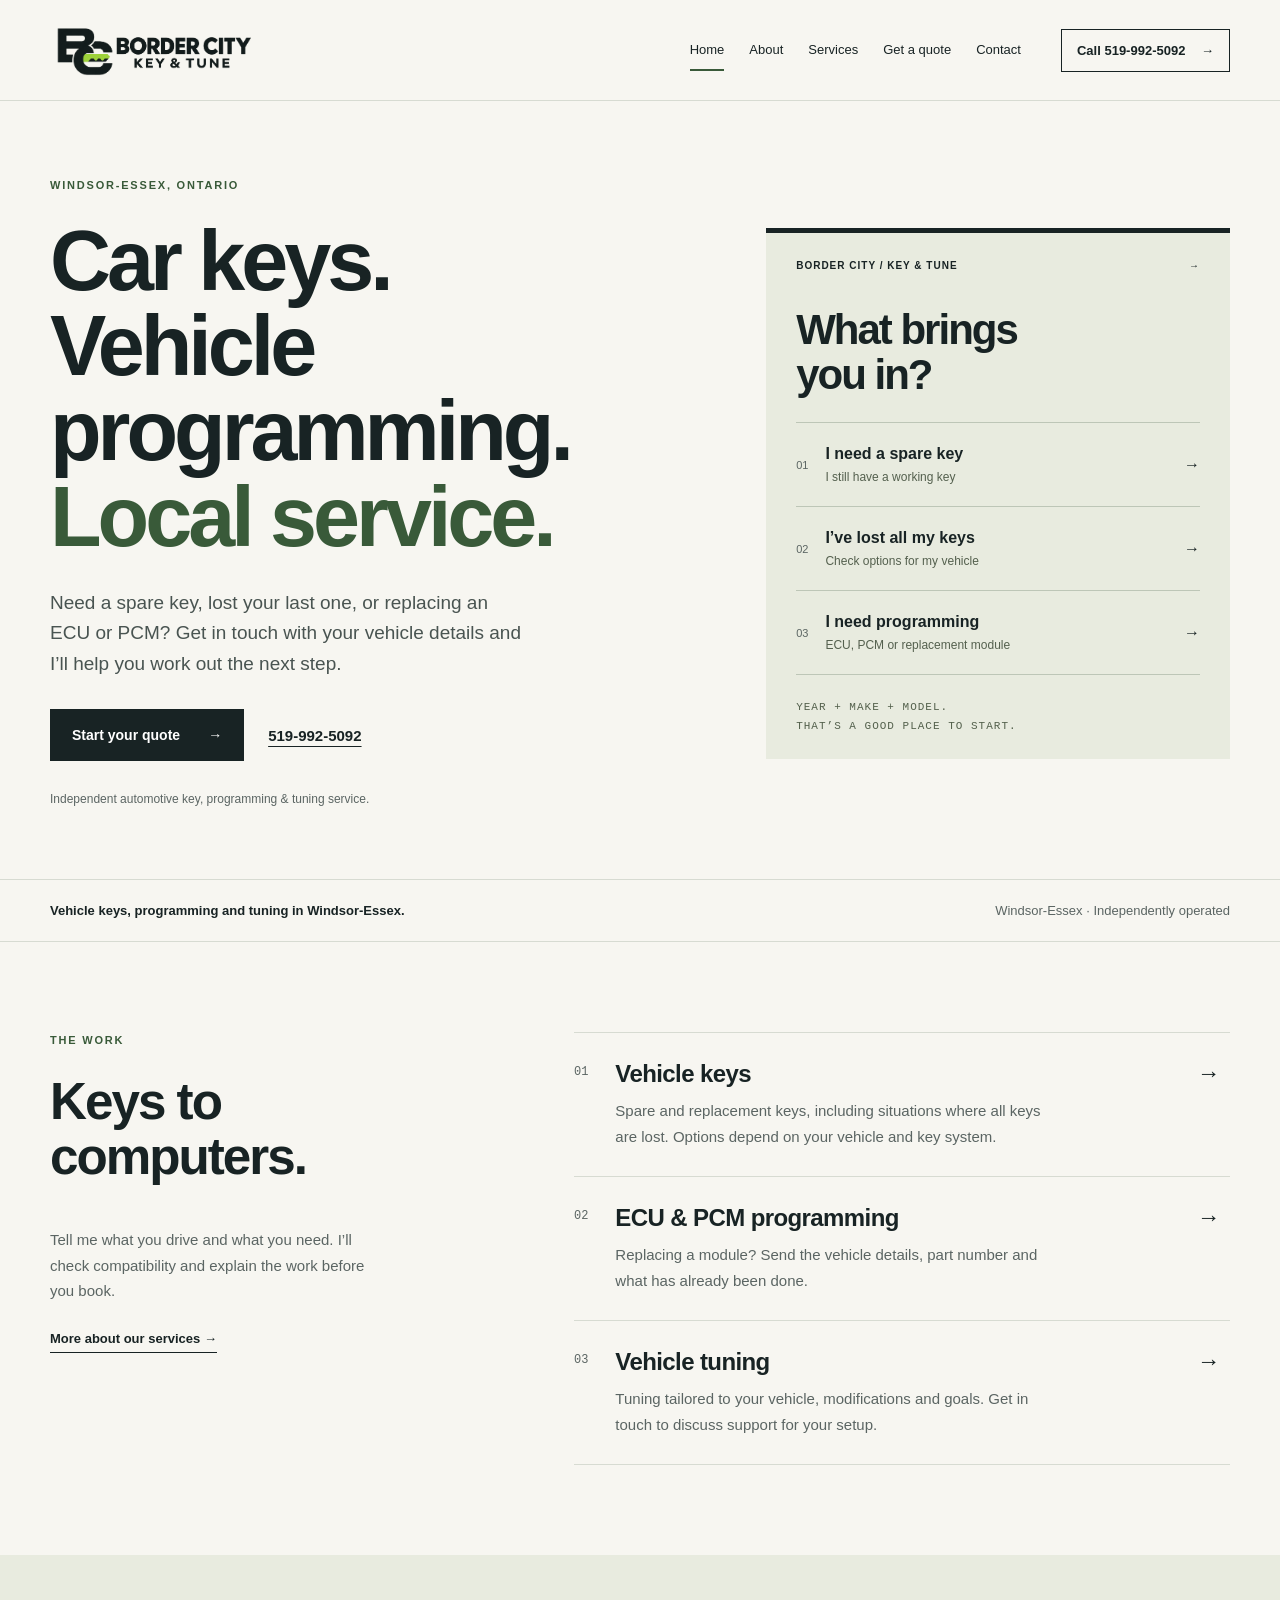
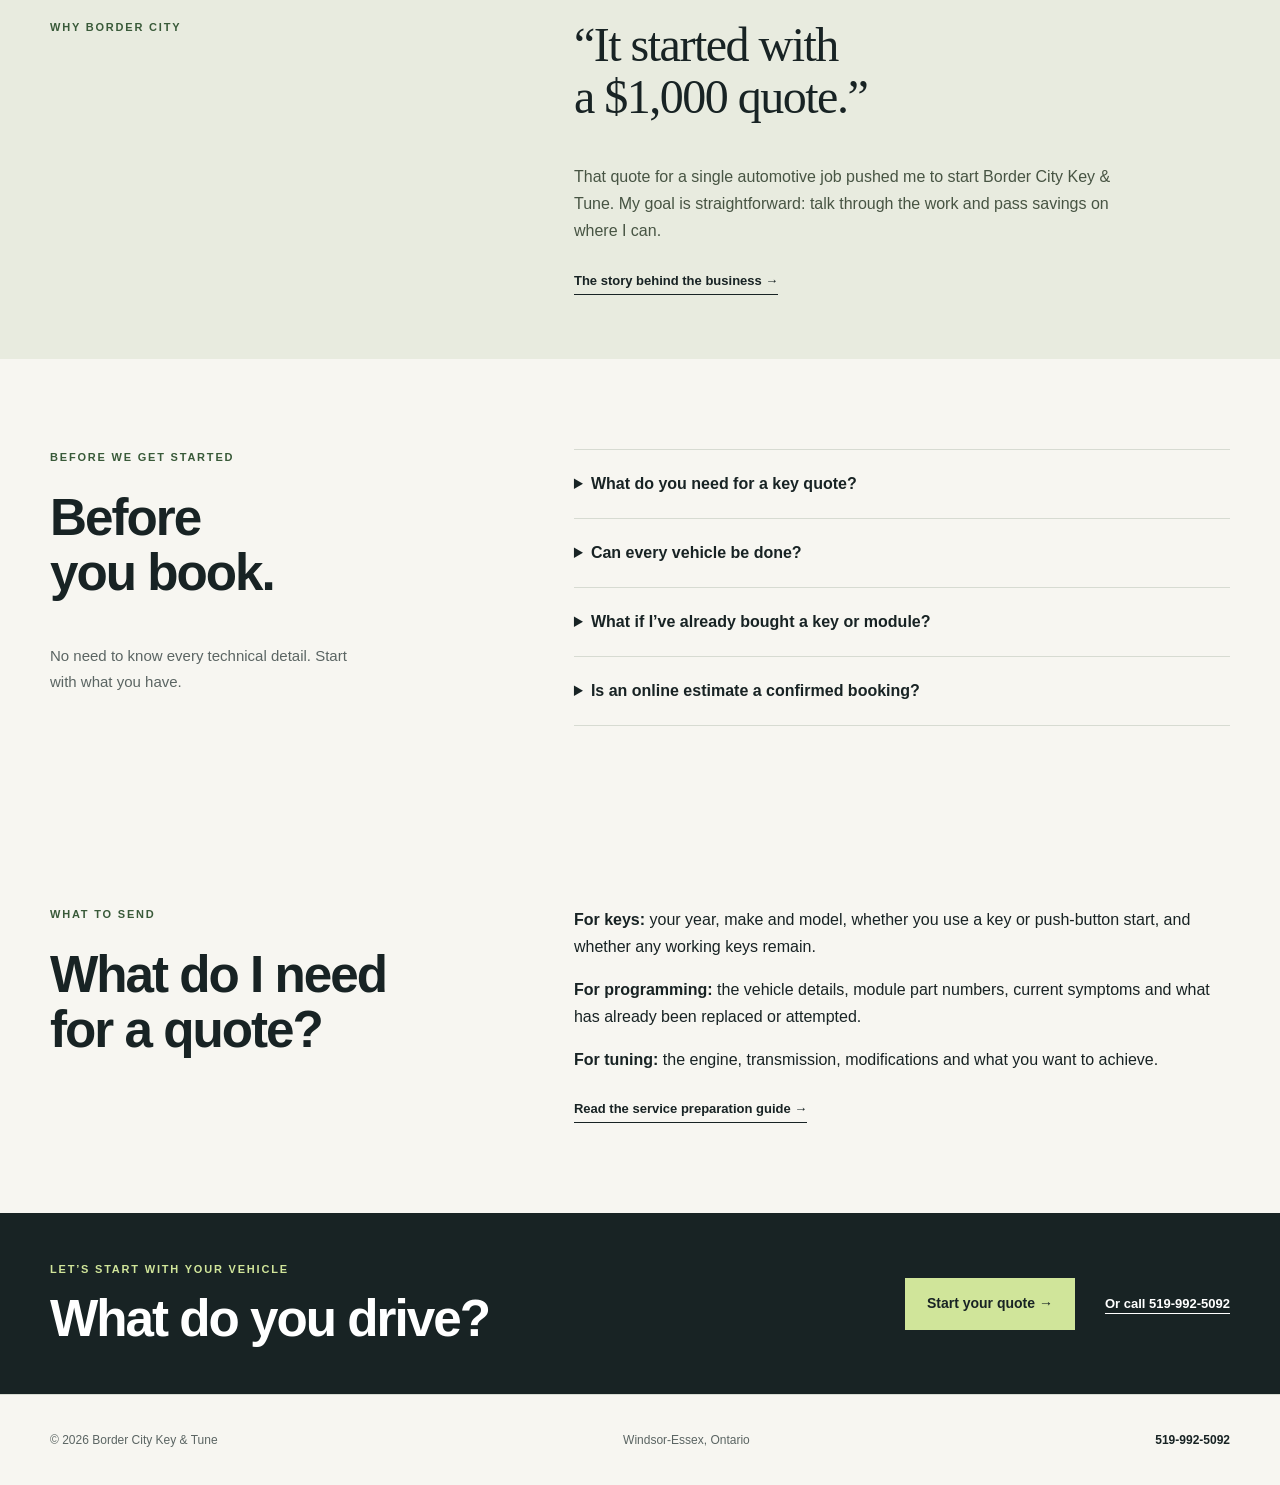
==== index.html @ 924032f5 "Polish service copy with clearer personal language" ====
<!doctype html>
<html lang="en"><head><meta charset="utf-8"><meta name="viewport" content="width=device-width, initial-scale=1"><meta name="theme-color" content="#182324"><title>Car keys & vehicle programming in Windsor-Essex | Border City Key &amp; Tune</title><meta name="description" content="Independent car key, ECU and PCM programming, and tuning services in Windsor-Essex. Start a vehicle quote or call 519-992-5092."><link rel="icon" href="favicon.png" type="image/png"><link rel="stylesheet" href="styles.css?v=brand-20261115"></head><body><a class="skip-link" href="#top">Skip to content</a><header class="site-header"><div class="container header-inner"><a class="brand" href="index.html" aria-label="Border City Key &amp; Tune home"><img class="brand-logo" src="assets/brand/logo-clean-v2.png" width="207" height="69" style="width:207px;max-width:100%;height:auto" alt=""></a><nav class="site-nav" aria-label="Main navigation"><a href="index.html" aria-current="page">Home</a><a href="about.html">About</a><a href="services.html">Services</a><a href="quote.html">Get a quote</a><a href="contact.html">Contact</a></nav><a class="header-call" href="tel:+15199925092">Call 519-992-5092 <span aria-hidden="true">→</span></a></div></header><main id="top">
<section class="home-intro"><div class="container intro-grid"><div class="intro-copy"><p class="eyebrow">WINDSOR-ESSEX, ONTARIO</p><h1>Car keys.<br>Vehicle programming.<br><span>Local service.</span></h1><p class="intro-lede">Need a spare key, lost your last one, or replacing an ECU or PCM? Get in touch with your vehicle details and I’ll help you work out the next step.</p><div class="hero-actions"><a class="button button-primary" href="quote.html">Start your quote <span aria-hidden="true">→</span></a><a class="plain-link" href="tel:+15199925092">519-992-5092</a></div><p class="intro-note">Independent automotive key, programming &amp; tuning service.</p></div>
<aside class="job-board"><div class="board-top"><span>BORDER CITY / KEY &amp; TUNE</span><span aria-hidden="true">→</span></div><h2>What brings<br>you in?</h2><a href="quote.html?service=spare"><span>01</span><div><strong>I need a spare key</strong><small>I still have a working key</small></div><b aria-hidden="true">→</b></a><a href="quote.html?service=lost"><span>02</span><div><strong>I’ve lost all my keys</strong><small>Check options for my vehicle</small></div><b aria-hidden="true">→</b></a><a href="quote.html?service=module"><span>03</span><div><strong>I need programming</strong><small>ECU, PCM or replacement module</small></div><b aria-hidden="true">→</b></a><div class="board-bottom">YEAR + MAKE + MODEL.<br>THAT’S A GOOD PLACE TO START.</div></aside></div></section>
<section class="local-line"><div class="container"><strong>Vehicle keys, programming and tuning in Windsor-Essex.</strong><span>Windsor-Essex · Independently operated</span></div></section>
<section class="section"><div class="container service-layout"><div><p class="eyebrow dark">THE WORK</p><h2>Keys to<br>computers.</h2><p class="section-note">Tell me what you drive and what you need. I’ll check compatibility and explain the work before you book.</p><a class="text-cta" href="services.html">More about our services →</a></div><div class="service-rows"><article><span>01</span><div><h3>Vehicle keys</h3><p>Spare and replacement keys, including situations where all keys are lost. Options depend on your vehicle and key system.</p></div><a href="quote.html?service=spare" aria-label="Get a vehicle key quote">→</a></article><article><span>02</span><div><h3>ECU &amp; PCM programming</h3><p>Replacing a module? Send the vehicle details, part number and what has already been done.</p></div><a href="quote.html?service=module" aria-label="Request a programming quote">→</a></article><article><span>03</span><div><h3>Vehicle tuning</h3><p>Tuning tailored to your vehicle, modifications and goals. Get in touch to discuss support for your setup.</p></div><a href="quote.html?service=tuning" aria-label="Request a tuning quote">→</a></article></div></div></section>
<section class="owner-note"><div class="container owner-grid"><p class="eyebrow dark">WHY BORDER CITY</p><div><h2>“It started with<br>a $1,000 quote.”</h2><p>That quote for a single automotive job pushed me to start Border City Key &amp; Tune. My goal is straightforward: talk through the work and pass savings on where I can.</p><a class="text-cta" href="about.html">The story behind the business →</a></div></div></section>
<section class="section"><div class="container practical-grid"><div><p class="eyebrow dark">BEFORE WE GET STARTED</p><h2>Before<br>you book.</h2><p class="section-note">No need to know every technical detail. Start with what you have.</p></div><div class="faq"><details><summary>What do you need for a key quote?</summary><p>Your year, make and model, whether a working key remains, and whether it’s a regular ignition key or push-button start. If you’re unsure, choose “not sure” in the quote tool.</p></details><details><summary>Can every vehicle be done?</summary><p>Compatibility varies by vehicle, key system and equipment required. We’ll confirm support before arranging the work.</p></details><details><summary>What if I’ve already bought a key or module?</summary><p>Include that in your enquiry. A supplied part may need its part number, condition and compatibility checked before it can be programmed.</p></details><details><summary>Is an online estimate a confirmed booking?</summary><p>No. Estimates depend on the details provided. The final scope, price and appointment are confirmed directly before work begins.</p></details></div></div></section>
<section class="section"><div class="container practical-grid"><div><p class="eyebrow dark">WHAT TO SEND</p><h2>What do I need<br>for a quote?</h2></div><div><p><strong>For keys:</strong> your year, make and model, whether you use a key or push-button start, and whether any working keys remain.</p><p><strong>For programming:</strong> the vehicle details, module part numbers, current symptoms and what has already been replaced or attempted.</p><p><strong>For tuning:</strong> the engine, transmission, modifications and what you want to achieve.</p><a class="text-cta" href="services.html">Read the service preparation guide →</a></div></div></section><section class="closing"><div class="container"><div><p class="eyebrow">LET’S START WITH YOUR VEHICLE</p><h2>What do you drive?</h2></div><a class="button button-primary" href="quote.html">Start your quote →</a><a class="plain-link" href="tel:+15199925092">Or call 519-992-5092</a></div></section></main><footer class="site-footer"><div class="container footer-inner"><span>© <span id="year">2026</span> Border City Key &amp; Tune</span><span>Windsor-Essex, Ontario</span><a href="tel:+15199925092">519-992-5092</a></div></footer><script src="script.js" defer></script></body></html>
---- styles.css ----
:root{--ink:#182324;--paper:#f7f6f1;--white:#fff;--muted:#5b6563;--line:#d7dbd2;--lime:#d0e59a;--green:#395a39;font-family:Arial,Helvetica,sans-serif;color:var(--ink);background:var(--paper);scroll-behavior:smooth}*{box-sizing:border-box}body{margin:0}a{color:inherit;text-decoration:none}button,input,select,textarea{font:inherit}button,a,input,select,textarea{touch-action:manipulation}a:focus-visible,button:focus-visible,input:focus-visible,select:focus-visible,textarea:focus-visible,summary:focus-visible{outline:3px solid #799453;outline-offset:4px}[hidden]{display:none!important}.container{width:min(1180px,calc(100% - 64px));margin-inline:auto}.skip-link{position:fixed;top:-80px;left:20px;z-index:100;background:var(--lime);padding:14px}.skip-link:focus{top:10px}.site-header{background:var(--paper);border-bottom:1px solid var(--line)}.header-inner{min-height:100px;display:flex;align-items:center;gap:40px}.brand{display:flex;align-items:center;flex:0 0 auto}.brand-logo{display:block;width:207px;height:auto}.site-nav{display:flex;gap:25px;margin-left:auto}.site-nav a{font-size:13px;padding:12px 0;border-bottom:2px solid transparent}.site-nav a:hover,.site-nav a[aria-current]{border-color:var(--green)}.header-call{font-size:13px;font-weight:bold;border:1px solid var(--ink);padding:13px 15px;white-space:nowrap}.header-call span{margin-left:12px}.header-call:hover{background:var(--lime)}.eyebrow{font-size:11px;font-weight:700;letter-spacing:1.8px;line-height:1.6;margin:0 0 24px;color:var(--green)}.eyebrow-line{display:none}h1,h2,h3,p{margin-top:0}h1,h2,h3{font-weight:600}h1{font-size:clamp(48px,6.6vw,88px);letter-spacing:-4px;line-height:1.01;margin-bottom:28px}h2{font-size:clamp(34px,4vw,52px);letter-spacing:-2px;line-height:1.08}h3{font-size:24px;letter-spacing:-.6px}p{line-height:1.7}em{font-style:normal;color:var(--green)}.home-intro{padding:76px 0 70px}.intro-grid{display:grid;grid-template-columns:1.35fr 1fr;gap:90px;align-items:center}.intro-copy h1 span{color:var(--green)}.intro-lede{font-size:19px;max-width:480px;color:#495451;line-height:1.6;margin-bottom:30px}.hero-actions{display:flex;align-items:center;gap:24px;flex-wrap:wrap}.button{min-height:52px;padding:16px 22px;display:inline-flex;align-items:center;justify-content:space-between;gap:28px;font-weight:700;font-size:14px;border:0;cursor:pointer;line-height:1.35}.button-primary{background:var(--ink);color:white}.button-primary:hover{background:#395a39}.button-outline{border:1px solid var(--ink)}.plain-link{font-weight:bold;font-size:15px;text-decoration:underline;text-underline-offset:5px}.intro-note{font-size:12px;color:var(--muted);margin:28px 0 0}.job-board{background:#e8ebdf;padding:27px 30px 24px;border-top:5px solid var(--ink)}.board-top{display:flex;justify-content:space-between;font-size:10px;font-weight:bold;letter-spacing:1px}.job-board h2{font-size:42px;margin:36px 0 25px}.job-board>a{display:flex;align-items:center;gap:17px;border-top:1px solid #bdc6b7;padding:22px 0}.job-board>a:hover strong{text-decoration:underline;text-underline-offset:4px}.job-board>a>span{font-size:11px;color:var(--muted)}.job-board strong{font-size:16px}.job-board small{display:block;color:#54604e;font-size:12px;margin-top:7px}.job-board b{margin-left:auto;font-weight:400}.board-bottom{border-top:1px solid #bdc6b7;padding-top:23px;font:11px/1.65 monospace;letter-spacing:1px;color:#53604c}.local-line{border-block:1px solid var(--line)}.local-line>.container{padding-block:23px;display:flex;justify-content:space-between;gap:20px;font-size:13px}.local-line span{color:var(--muted)}.section{padding:90px 0}.service-layout,.practical-grid{display:grid;grid-template-columns:.85fr 1.3fr;gap:95px}.section-note{color:var(--muted);max-width:320px;font-size:15px}.text-cta{display:inline-block;font-size:13px;font-weight:bold;border-bottom:1px solid currentColor;padding-bottom:6px;margin-top:12px}.service-rows article{display:flex;gap:27px;padding:27px 0;border-top:1px solid var(--line)}.service-rows article:last-child{border-bottom:1px solid var(--line)}.service-rows article>span{font:12px monospace;padding-top:5px;color:var(--muted)}.service-rows h3{margin-bottom:10px}.service-rows p{font-size:15px;color:var(--muted);margin:0;max-width:430px}.service-rows article>a{margin-left:auto;padding:0 10px;font-size:23px}.owner-note{background:#e8ebdf;padding:64px 0}.owner-grid{display:grid;grid-template-columns:.85fr 1.3fr;gap:95px}.owner-grid h2{font-family:Georgia,serif;font-weight:400;font-size:48px;letter-spacing:-1.5px}.owner-grid p:not(.eyebrow){max-width:550px;color:#475443}.faq details{border-top:1px solid var(--line);padding:22px 0}.faq details:last-child{border-bottom:1px solid var(--line)}.faq summary{cursor:pointer;font-size:16px;font-weight:600;line-height:1.5}.faq p{font-size:14px;color:var(--muted);margin:15px 0 0}.closing{background:var(--ink);color:white;padding:48px 0}.closing>.container{display:flex;gap:30px;align-items:center}.closing h2{margin-bottom:0}.closing .eyebrow{color:var(--lime);margin-bottom:12px}.closing .button{margin-left:auto;background:var(--lime);color:var(--ink)}.closing .plain-link{font-size:13px}.site-footer{border-top:1px solid var(--line)}.footer-inner{min-height:90px;display:flex;justify-content:space-between;align-items:center;gap:20px;color:var(--muted);font-size:12px}.footer-inner a{color:var(--ink);font-weight:600}
/* Interior pages share a quieter, single-column rhythm. */
.inner-hero{padding:70px 0;background:#e8ebdf;border-bottom:1px solid var(--line)}.inner-hero h1{font-size:clamp(44px,6vw,70px);letter-spacing:-3px}.inner-hero p:not(.eyebrow){max-width:650px;color:#475443;font-size:17px;margin-bottom:0}.section-heading{display:flex;justify-content:space-between;gap:60px;margin-bottom:35px;align-items:end}.section-heading p{max-width:430px;color:var(--muted)}.detail-list{border-top:1px solid var(--line)}.detail-list article{display:grid;grid-template-columns:1fr 1fr 1.6fr;gap:30px;border-bottom:1px solid var(--line);padding:35px 0}.detail-num{font:11px/1.6 monospace;color:var(--green)}.detail-list h3{margin:0}.detail-list p{color:var(--muted);font-size:15px;margin:0}.process{background:#e8ebdf}.process-inner,.contact-inner,.about-grid,.next-step-inner,.contact-page-grid{display:grid;grid-template-columns:1fr 1fr;gap:90px}.process-lede{max-width:360px;color:var(--muted)}.steps{list-style:none;padding:0;margin:0}.steps li{display:flex;gap:25px;padding:20px 0;border-bottom:1px solid #c6cfbe}.steps li:first-child{padding-top:0}.steps li>span{font:12px monospace;padding-top:5px}.steps h3{font-size:20px;margin-bottom:10px}.steps p,.about-copy p,.next-step p,.contact-page-grid p:not(.eyebrow){color:var(--muted);font-size:15px}.steps p{margin:0}.contact-card{border-top:4px solid var(--ink);padding:25px;background:white}.contact-card-label{display:block;font-size:10px;letter-spacing:1.5px;margin-bottom:20px}.contact-link{display:grid;grid-template-columns:1fr auto;gap:8px;padding:22px 0;border-top:1px solid var(--line);overflow-wrap:anywhere}.contact-link span{font-size:12px;color:var(--muted)}.contact-link strong{grid-row:2;font-size:clamp(17px,2.2vw,25px);font-weight:500}.contact-link b{grid-column:2;grid-row:1/3;align-self:center}.contact-location{padding:20px 0;border-top:1px solid var(--line)}.contact-location span,.contact-location strong{display:block;margin-bottom:8px}.contact-location span{font-size:12px;color:var(--muted)}.statement-section{padding:65px 0;background:#e8ebdf}.statement-mark{display:none}.statement-inner blockquote{font:36px/1.25 Georgia,serif;max-width:820px;margin:0 0 25px}.statement-credit{font-size:10px;letter-spacing:1.5px}
/* Quote workspace */
.quote-heading{padding:60px 0 42px}.quote-heading h1{font-size:64px;letter-spacing:-3px}.quote-heading p:not(.eyebrow){max-width:610px;color:var(--muted)}.quote-section{padding:0 0 90px}.quote-layout{display:grid;grid-template-columns:1.25fr 1fr;gap:85px;align-items:start}.form-kicker{display:block;font:700 11px/1.6 monospace;letter-spacing:1.3px;margin:28px 0 20px;color:var(--green)}form>.form-kicker:first-child{margin-top:0}label{display:block;font-size:13px;font-weight:600;margin-bottom:20px}.field-grid{display:grid;grid-template-columns:1fr 1fr;gap:0 18px}.wide{grid-column:1/-1}input,select,textarea{display:block;width:100%;margin-top:9px;padding:14px 12px;border:1px solid #aab4a6;border-radius:0;background:white;color:var(--ink);font-weight:400;font-size:16px;min-height:49px}textarea{resize:vertical}.optional{font-weight:400;color:var(--muted);margin-left:8px}.form-note,.small-note{font-size:12px;line-height:1.7;color:var(--muted)}.form-note{margin:0 0 23px}.quote-sidebar{position:sticky;top:30px}.quote-result{padding:30px;background:#e8ebdf;border-top:4px solid var(--ink)}.quote-result>.form-kicker{margin-top:0}.quote-result h2{font-size:35px;margin-bottom:20px;letter-spacing:-1px}.quote-result p,.quote-result li{font-size:14px;color:#475443;line-height:1.7}.quote-result ul{padding-left:20px;margin:22px 0}.quote-result .small-note{font-size:12px;border-top:1px solid #bdc6b7;padding-top:20px;margin-bottom:0}.quote-help{padding:25px 0}.quote-help strong,.quote-help a{display:block;font-size:14px;margin-bottom:12px}.quote-help a{text-decoration:underline;text-underline-offset:4px}.quote-help p{font-size:13px;color:var(--muted)}.quote-summary{margin:20px 0;font-size:13px}.quote-summary>div{display:grid;grid-template-columns:85px 1fr;border-top:1px solid #bdc6b7;gap:15px;padding:11px 0}.quote-summary dt{color:var(--muted)}.quote-summary dd{margin:0;overflow-wrap:anywhere;white-space:pre-wrap}.quote-result .button{width:100%;margin-top:12px}.secondary-action{display:inline-flex;border:1px solid #71816c;background:transparent;color:var(--ink)}.copy-status{font-size:12px;margin:14px 0 0}.estimate-amount{font-size:36px!important;color:var(--ink)!important;font-weight:bold;letter-spacing:-1px;margin-bottom:8px}.quote-result .stale-note{color:#704c18;background:#fff8df;padding:12px}.price-lines{font-size:13px}.price-lines p{display:flex;justify-content:space-between;gap:15px;margin-bottom:7px}.form-status{color:#704c18}
@media(min-width:1400px){.home-intro{padding-block:95px}.intro-grid{gap:130px}}@media(max-width:1000px){.header-inner{gap:20px}.site-nav{gap:15px}.header-call{font-size:12px}.intro-grid{gap:40px}.service-layout,.practical-grid,.owner-grid,.quote-layout{gap:45px}.closing>.container{flex-wrap:wrap}.closing .plain-link{display:none}}@media(max-width:760px){.container{width:calc(100% - 36px)}.header-inner{min-height:92px;flex-wrap:wrap;gap:10px;padding:17px 0 10px}.brand-logo{width:180px}.header-call{margin-left:auto;font-size:11px;padding:10px}.header-call span{display:none}.site-nav{width:100%;order:3;margin:4px 0 0;justify-content:space-between;gap:12px;overflow-x:auto}.site-nav a{font-size:12px;white-space:nowrap;padding:8px 0}.home-intro{padding:44px 0}.intro-grid{grid-template-columns:1fr;gap:38px}h1{font-size:58px;letter-spacing:-2.8px}.intro-lede{font-size:17px}.eyebrow{font-size:10px}.job-board{padding:23px}.job-board h2{font-size:32px;margin:25px 0 20px}.job-board h2 br{display:none}.job-board a{padding-block:19px}.board-bottom{font-size:10px}.local-line>.container{display:block}.local-line span{display:block;margin-top:8px;font-size:12px}.section{padding:58px 0}.service-layout,.practical-grid,.owner-grid,.quote-layout,.process-inner,.contact-inner,.about-grid,.next-step-inner,.contact-page-grid{grid-template-columns:1fr;gap:30px}h2{font-size:37px;letter-spacing:-1.7px}.section-note{max-width:100%}.service-rows article{gap:18px}.service-rows h3{font-size:23px}.service-rows p{font-size:14px}.owner-note{padding:45px 0}.owner-grid{gap:8px}.owner-grid h2{font-size:37px}.closing>.container{display:block}.closing .button{margin-top:25px}.footer-inner{min-height:120px;flex-wrap:wrap;justify-content:start;gap:15px;padding-block:25px}.footer-inner>span:first-child{width:100%}.inner-hero{padding:45px 0}.inner-hero h1{font-size:46px;letter-spacing:-2px}.section-heading{display:block}.detail-list article{grid-template-columns:1fr;gap:14px;padding:28px 0}.statement-inner blockquote{font-size:29px}.quote-heading{padding-top:40px}.quote-heading h1{font-size:49px;letter-spacing:-2px}.quote-sidebar{position:static}.quote-result{padding:24px}.quote-section{padding-bottom:50px}.hero-actions{gap:20px}.contact-link strong{font-size:20px}}@media(max-width:380px){.header-call{font-size:10px;padding:9px}.brand-logo{width:168px}h1{font-size:51px}.field-grid{grid-template-columns:1fr}.wide{grid-column:auto}}
@media(prefers-reduced-motion:reduce){:root{scroll-behavior:auto}}
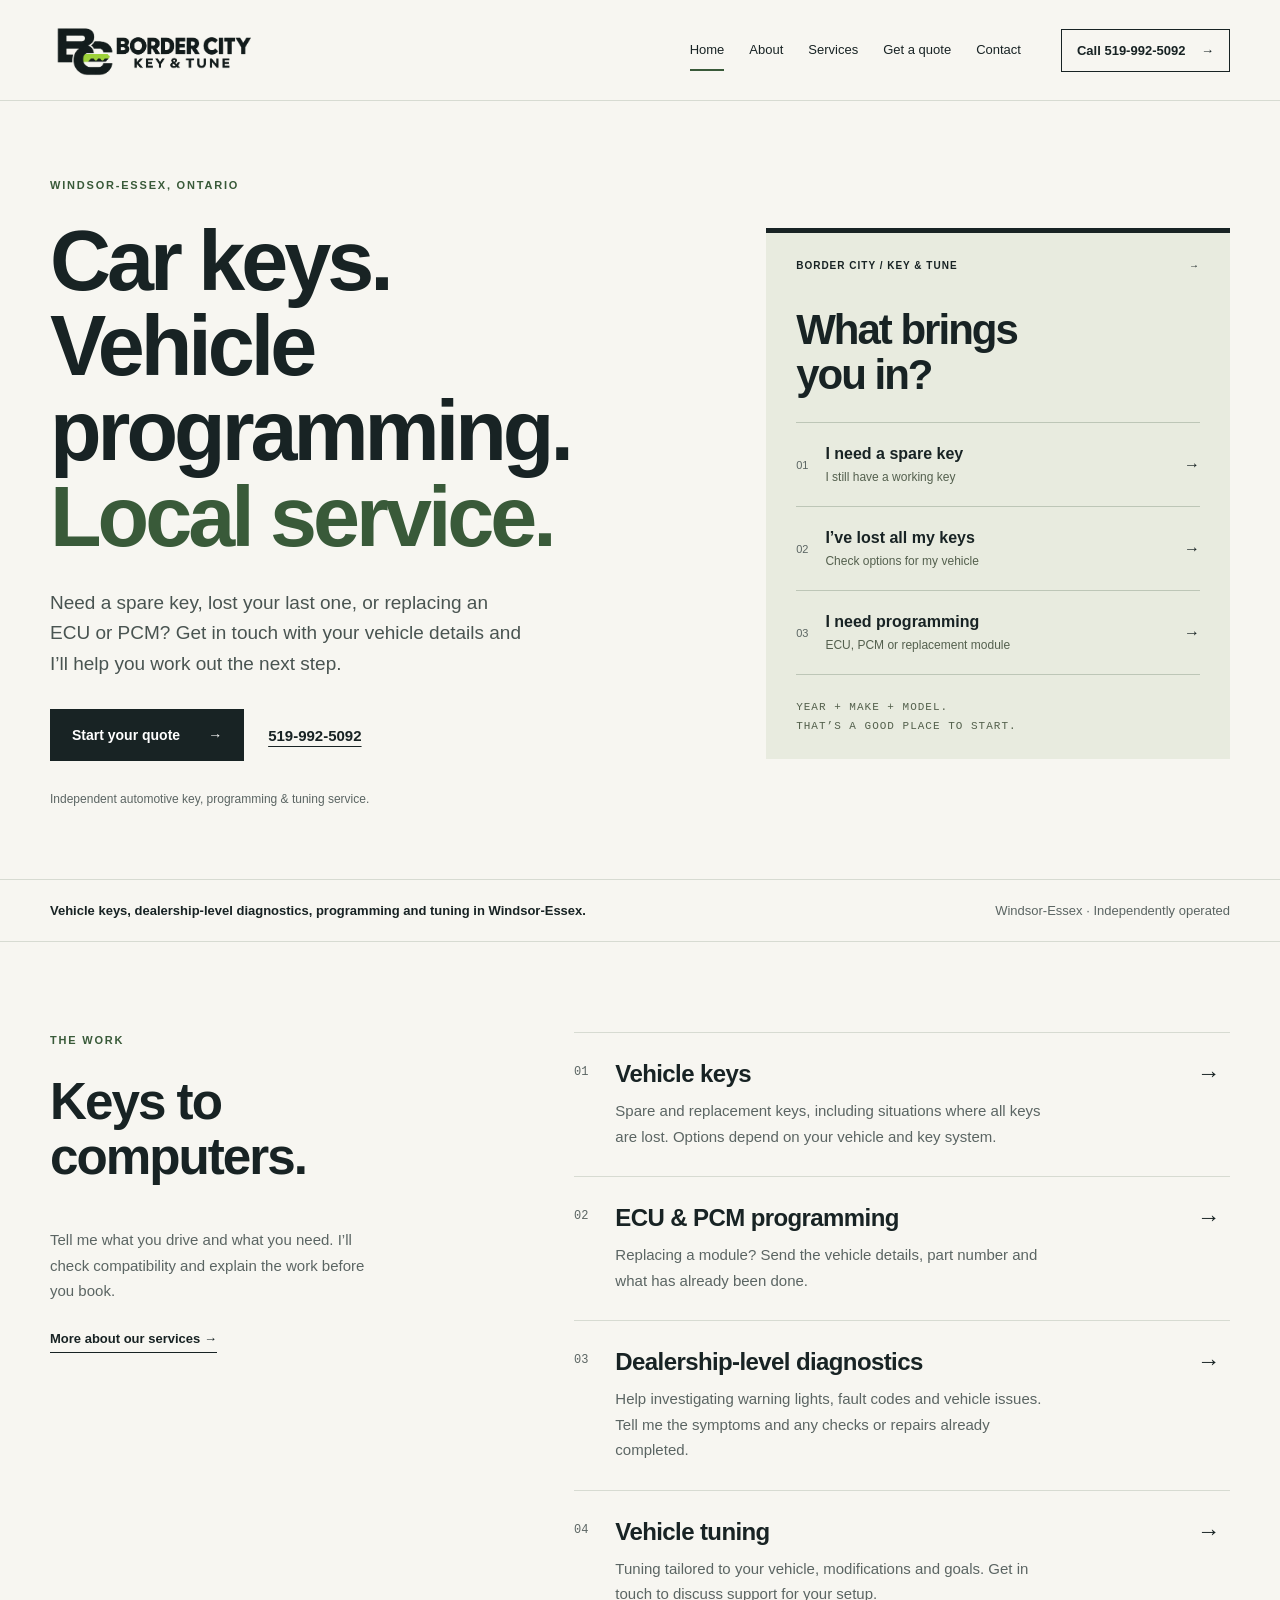
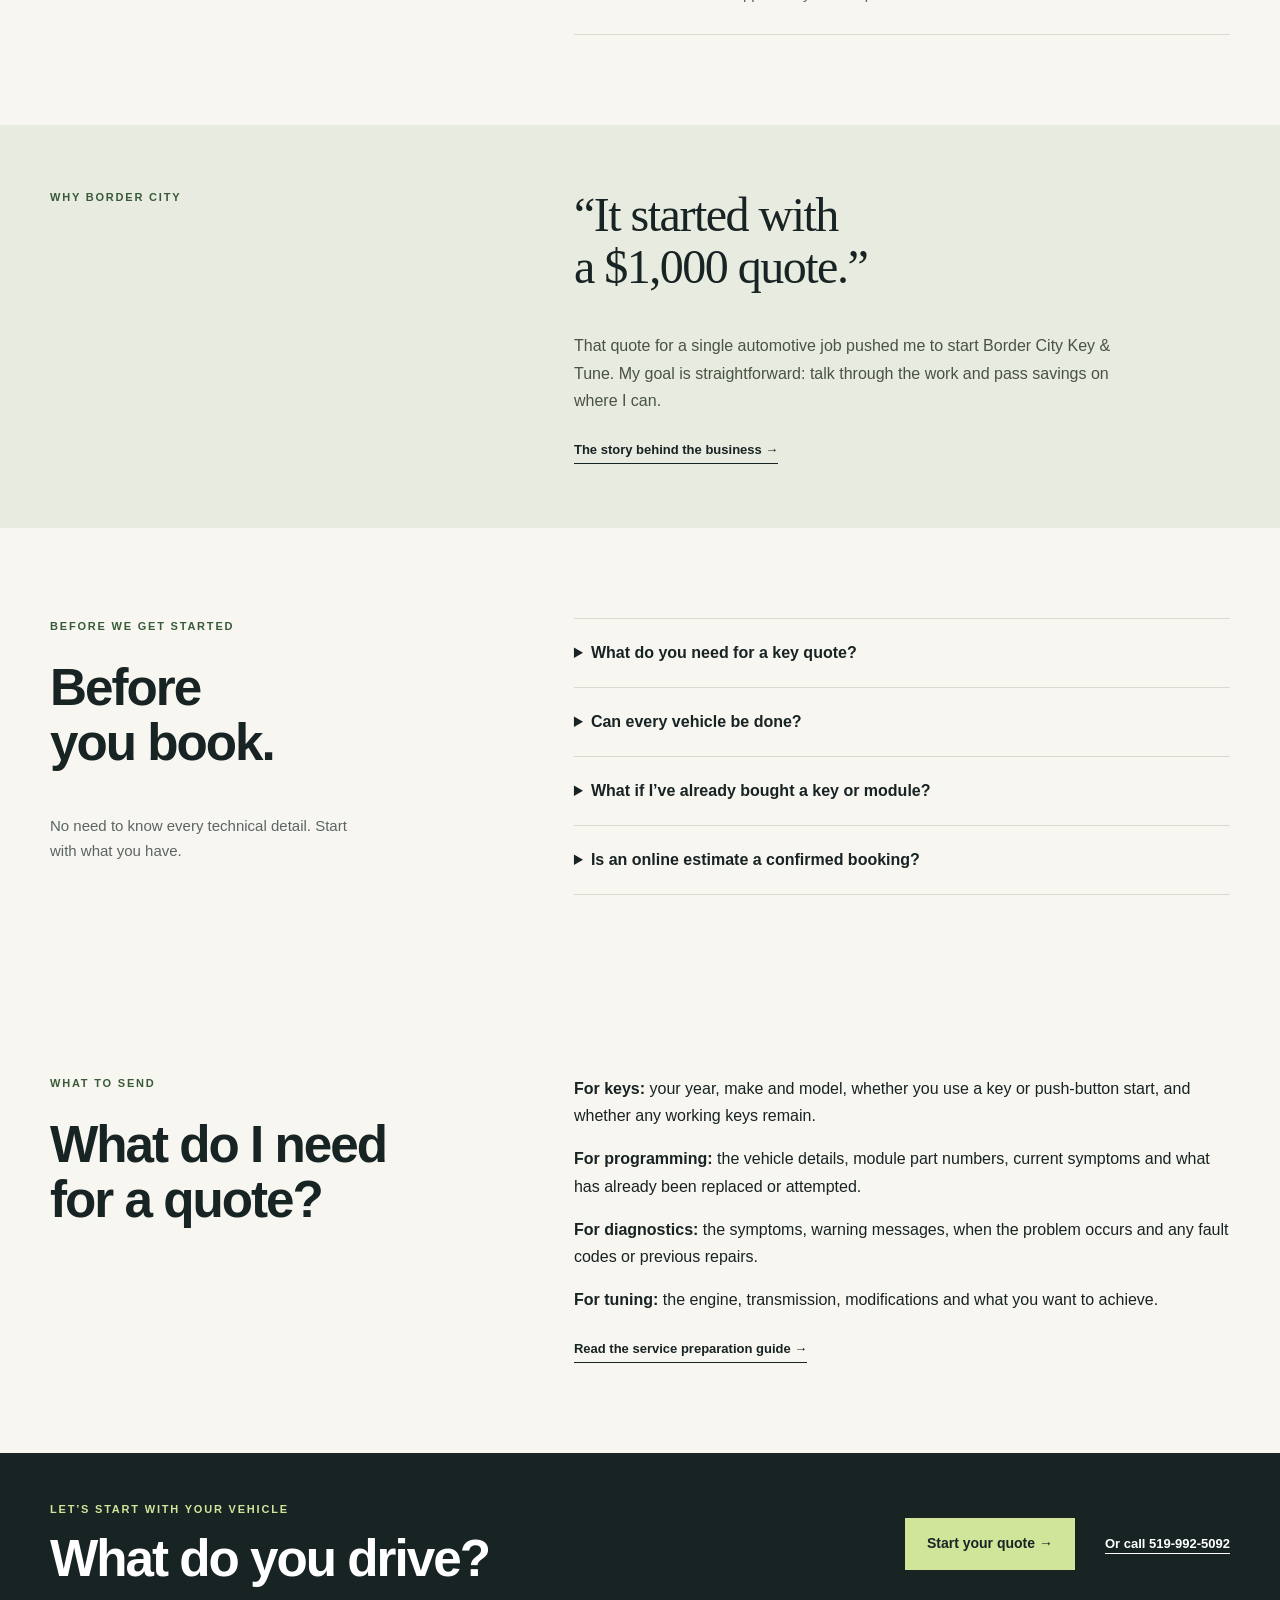
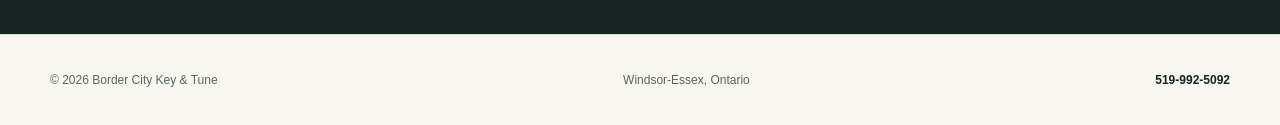
==== commit acebe7ad: "Add dealership-level diagnostic services and preparation guidance" ====
--- a/index.html
+++ b/index.html
@@ -2,8 +2,8 @@
 <html lang="en"><head><meta charset="utf-8"><meta name="viewport" content="width=device-width, initial-scale=1"><meta name="theme-color" content="#182324"><title>Car keys & vehicle programming in Windsor-Essex | Border City Key &amp; Tune</title><meta name="description" content="Independent car key, ECU and PCM programming, and tuning services in Windsor-Essex. Start a vehicle quote or call 519-992-5092."><link rel="icon" href="favicon.png" type="image/png"><link rel="stylesheet" href="styles.css?v=brand-20261115"></head><body><a class="skip-link" href="#top">Skip to content</a><header class="site-header"><div class="container header-inner"><a class="brand" href="index.html" aria-label="Border City Key &amp; Tune home"><img class="brand-logo" src="assets/brand/logo-clean-v2.png" width="207" height="69" style="width:207px;max-width:100%;height:auto" alt=""></a><nav class="site-nav" aria-label="Main navigation"><a href="index.html" aria-current="page">Home</a><a href="about.html">About</a><a href="services.html">Services</a><a href="quote.html">Get a quote</a><a href="contact.html">Contact</a></nav><a class="header-call" href="tel:+15199925092">Call 519-992-5092 <span aria-hidden="true">→</span></a></div></header><main id="top">
 <section class="home-intro"><div class="container intro-grid"><div class="intro-copy"><p class="eyebrow">WINDSOR-ESSEX, ONTARIO</p><h1>Car keys.<br>Vehicle programming.<br><span>Local service.</span></h1><p class="intro-lede">Need a spare key, lost your last one, or replacing an ECU or PCM? Get in touch with your vehicle details and I’ll help you work out the next step.</p><div class="hero-actions"><a class="button button-primary" href="quote.html">Start your quote <span aria-hidden="true">→</span></a><a class="plain-link" href="tel:+15199925092">519-992-5092</a></div><p class="intro-note">Independent automotive key, programming &amp; tuning service.</p></div>
 <aside class="job-board"><div class="board-top"><span>BORDER CITY / KEY &amp; TUNE</span><span aria-hidden="true">→</span></div><h2>What brings<br>you in?</h2><a href="quote.html?service=spare"><span>01</span><div><strong>I need a spare key</strong><small>I still have a working key</small></div><b aria-hidden="true">→</b></a><a href="quote.html?service=lost"><span>02</span><div><strong>I’ve lost all my keys</strong><small>Check options for my vehicle</small></div><b aria-hidden="true">→</b></a><a href="quote.html?service=module"><span>03</span><div><strong>I need programming</strong><small>ECU, PCM or replacement module</small></div><b aria-hidden="true">→</b></a><div class="board-bottom">YEAR + MAKE + MODEL.<br>THAT’S A GOOD PLACE TO START.</div></aside></div></section>
-<section class="local-line"><div class="container"><strong>Vehicle keys, programming and tuning in Windsor-Essex.</strong><span>Windsor-Essex · Independently operated</span></div></section>
-<section class="section"><div class="container service-layout"><div><p class="eyebrow dark">THE WORK</p><h2>Keys to<br>computers.</h2><p class="section-note">Tell me what you drive and what you need. I’ll check compatibility and explain the work before you book.</p><a class="text-cta" href="services.html">More about our services →</a></div><div class="service-rows"><article><span>01</span><div><h3>Vehicle keys</h3><p>Spare and replacement keys, including situations where all keys are lost. Options depend on your vehicle and key system.</p></div><a href="quote.html?service=spare" aria-label="Get a vehicle key quote">→</a></article><article><span>02</span><div><h3>ECU &amp; PCM programming</h3><p>Replacing a module? Send the vehicle details, part number and what has already been done.</p></div><a href="quote.html?service=module" aria-label="Request a programming quote">→</a></article><article><span>03</span><div><h3>Vehicle tuning</h3><p>Tuning tailored to your vehicle, modifications and goals. Get in touch to discuss support for your setup.</p></div><a href="quote.html?service=tuning" aria-label="Request a tuning quote">→</a></article></div></div></section>
+<section class="local-line"><div class="container"><strong>Vehicle keys, dealership-level diagnostics, programming and tuning in Windsor-Essex.</strong><span>Windsor-Essex · Independently operated</span></div></section>
+<section class="section"><div class="container service-layout"><div><p class="eyebrow dark">THE WORK</p><h2>Keys to<br>computers.</h2><p class="section-note">Tell me what you drive and what you need. I’ll check compatibility and explain the work before you book.</p><a class="text-cta" href="services.html">More about our services →</a></div><div class="service-rows"><article><span>01</span><div><h3>Vehicle keys</h3><p>Spare and replacement keys, including situations where all keys are lost. Options depend on your vehicle and key system.</p></div><a href="quote.html?service=spare" aria-label="Get a vehicle key quote">→</a></article><article><span>02</span><div><h3>ECU &amp; PCM programming</h3><p>Replacing a module? Send the vehicle details, part number and what has already been done.</p></div><a href="quote.html?service=module" aria-label="Request a programming quote">→</a></article><article><span>03</span><div><h3>Dealership-level diagnostics</h3><p>Help investigating warning lights, fault codes and vehicle issues. Tell me the symptoms and any checks or repairs already completed.</p></div><a href="contact.html" aria-label="Discuss vehicle diagnostics">→</a></article><article><span>04</span><div><h3>Vehicle tuning</h3><p>Tuning tailored to your vehicle, modifications and goals. Get in touch to discuss support for your setup.</p></div><a href="quote.html?service=tuning" aria-label="Request a tuning quote">→</a></article></div></div></section>
 <section class="owner-note"><div class="container owner-grid"><p class="eyebrow dark">WHY BORDER CITY</p><div><h2>“It started with<br>a $1,000 quote.”</h2><p>That quote for a single automotive job pushed me to start Border City Key &amp; Tune. My goal is straightforward: talk through the work and pass savings on where I can.</p><a class="text-cta" href="about.html">The story behind the business →</a></div></div></section>
 <section class="section"><div class="container practical-grid"><div><p class="eyebrow dark">BEFORE WE GET STARTED</p><h2>Before<br>you book.</h2><p class="section-note">No need to know every technical detail. Start with what you have.</p></div><div class="faq"><details><summary>What do you need for a key quote?</summary><p>Your year, make and model, whether a working key remains, and whether it’s a regular ignition key or push-button start. If you’re unsure, choose “not sure” in the quote tool.</p></details><details><summary>Can every vehicle be done?</summary><p>Compatibility varies by vehicle, key system and equipment required. We’ll confirm support before arranging the work.</p></details><details><summary>What if I’ve already bought a key or module?</summary><p>Include that in your enquiry. A supplied part may need its part number, condition and compatibility checked before it can be programmed.</p></details><details><summary>Is an online estimate a confirmed booking?</summary><p>No. Estimates depend on the details provided. The final scope, price and appointment are confirmed directly before work begins.</p></details></div></div></section>
-<section class="section"><div class="container practical-grid"><div><p class="eyebrow dark">WHAT TO SEND</p><h2>What do I need<br>for a quote?</h2></div><div><p><strong>For keys:</strong> your year, make and model, whether you use a key or push-button start, and whether any working keys remain.</p><p><strong>For programming:</strong> the vehicle details, module part numbers, current symptoms and what has already been replaced or attempted.</p><p><strong>For tuning:</strong> the engine, transmission, modifications and what you want to achieve.</p><a class="text-cta" href="services.html">Read the service preparation guide →</a></div></div></section><section class="closing"><div class="container"><div><p class="eyebrow">LET’S START WITH YOUR VEHICLE</p><h2>What do you drive?</h2></div><a class="button button-primary" href="quote.html">Start your quote →</a><a class="plain-link" href="tel:+15199925092">Or call 519-992-5092</a></div></section></main><footer class="site-footer"><div class="container footer-inner"><span>© <span id="year">2026</span> Border City Key &amp; Tune</span><span>Windsor-Essex, Ontario</span><a href="tel:+15199925092">519-992-5092</a></div></footer><script src="script.js" defer></script></body></html>+<section class="section"><div class="container practical-grid"><div><p class="eyebrow dark">WHAT TO SEND</p><h2>What do I need<br>for a quote?</h2></div><div><p><strong>For keys:</strong> your year, make and model, whether you use a key or push-button start, and whether any working keys remain.</p><p><strong>For programming:</strong> the vehicle details, module part numbers, current symptoms and what has already been replaced or attempted.</p><p><strong>For diagnostics:</strong> the symptoms, warning messages, when the problem occurs and any fault codes or previous repairs.</p><p><strong>For tuning:</strong> the engine, transmission, modifications and what you want to achieve.</p><a class="text-cta" href="services.html">Read the service preparation guide →</a></div></div></section><section class="closing"><div class="container"><div><p class="eyebrow">LET’S START WITH YOUR VEHICLE</p><h2>What do you drive?</h2></div><a class="button button-primary" href="quote.html">Start your quote →</a><a class="plain-link" href="tel:+15199925092">Or call 519-992-5092</a></div></section></main><footer class="site-footer"><div class="container footer-inner"><span>© <span id="year">2026</span> Border City Key &amp; Tune</span><span>Windsor-Essex, Ontario</span><a href="tel:+15199925092">519-992-5092</a></div></footer><script src="script.js" defer></script></body></html>
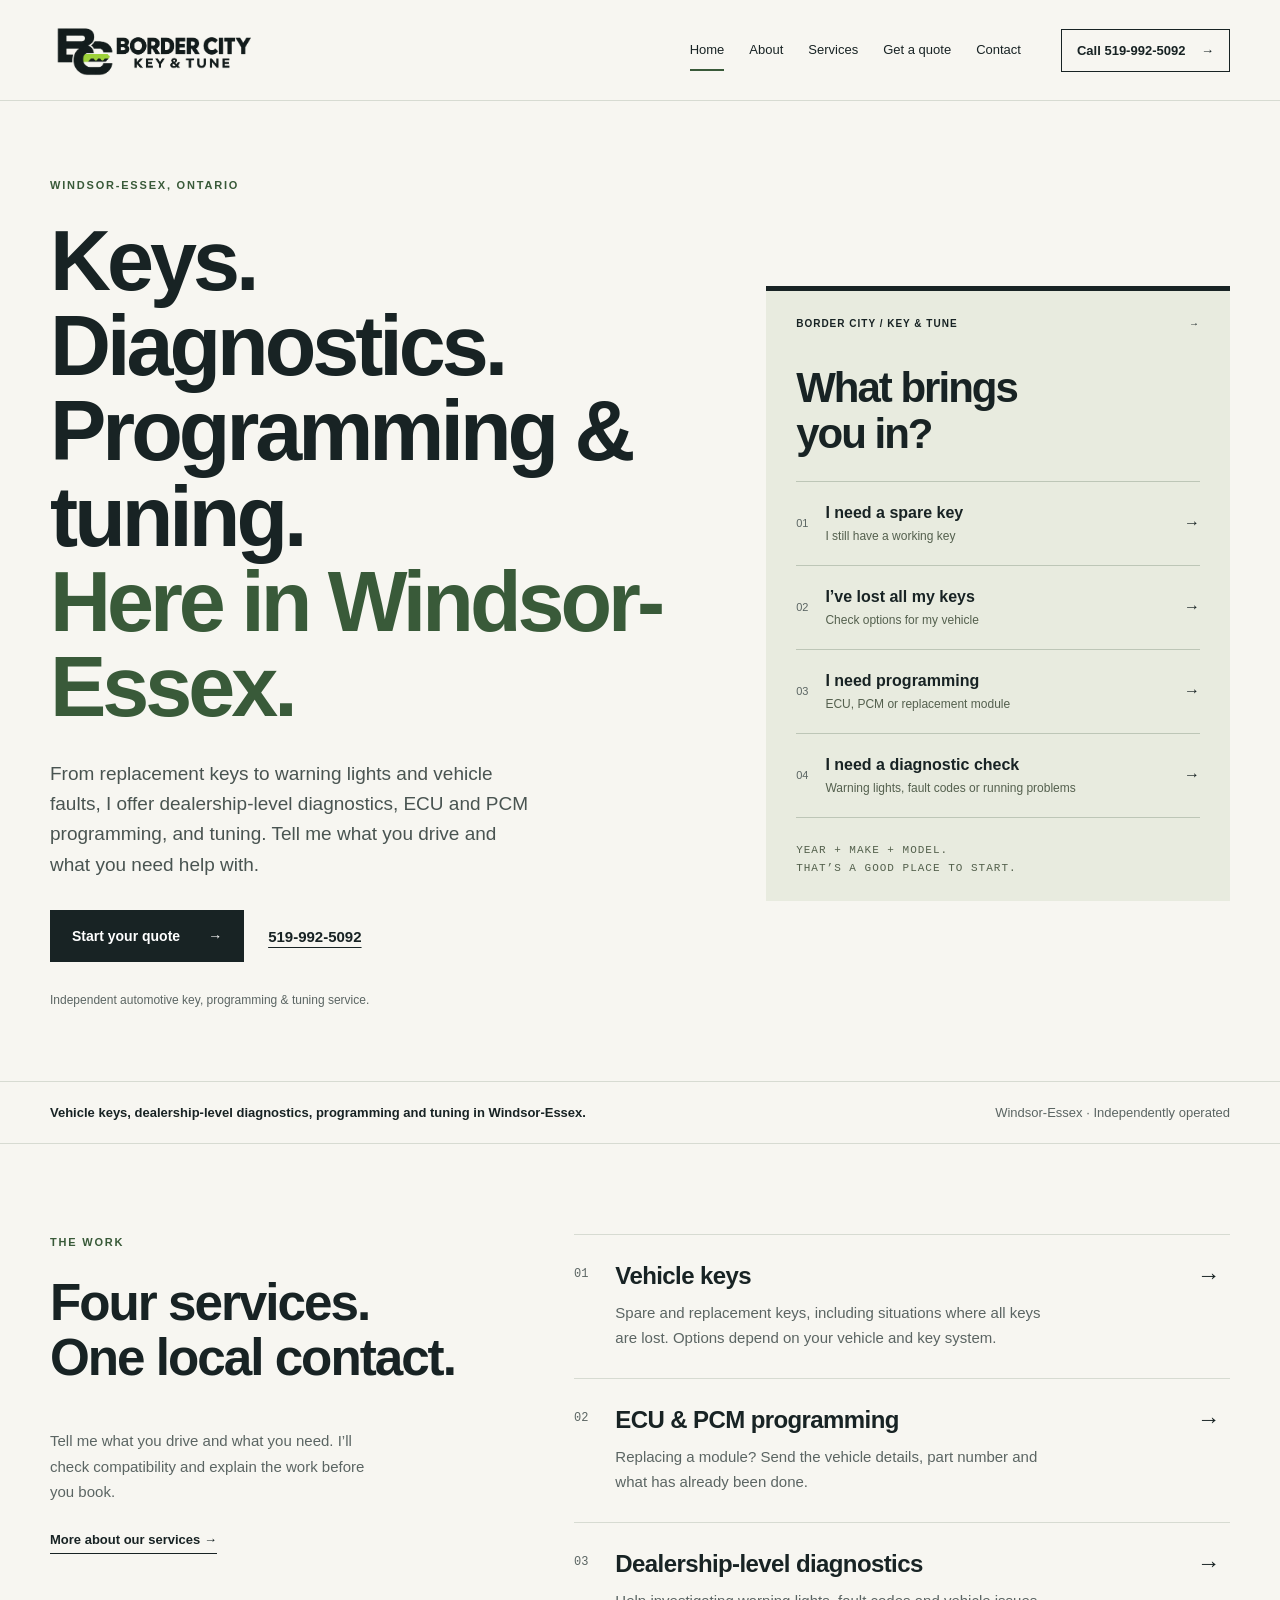
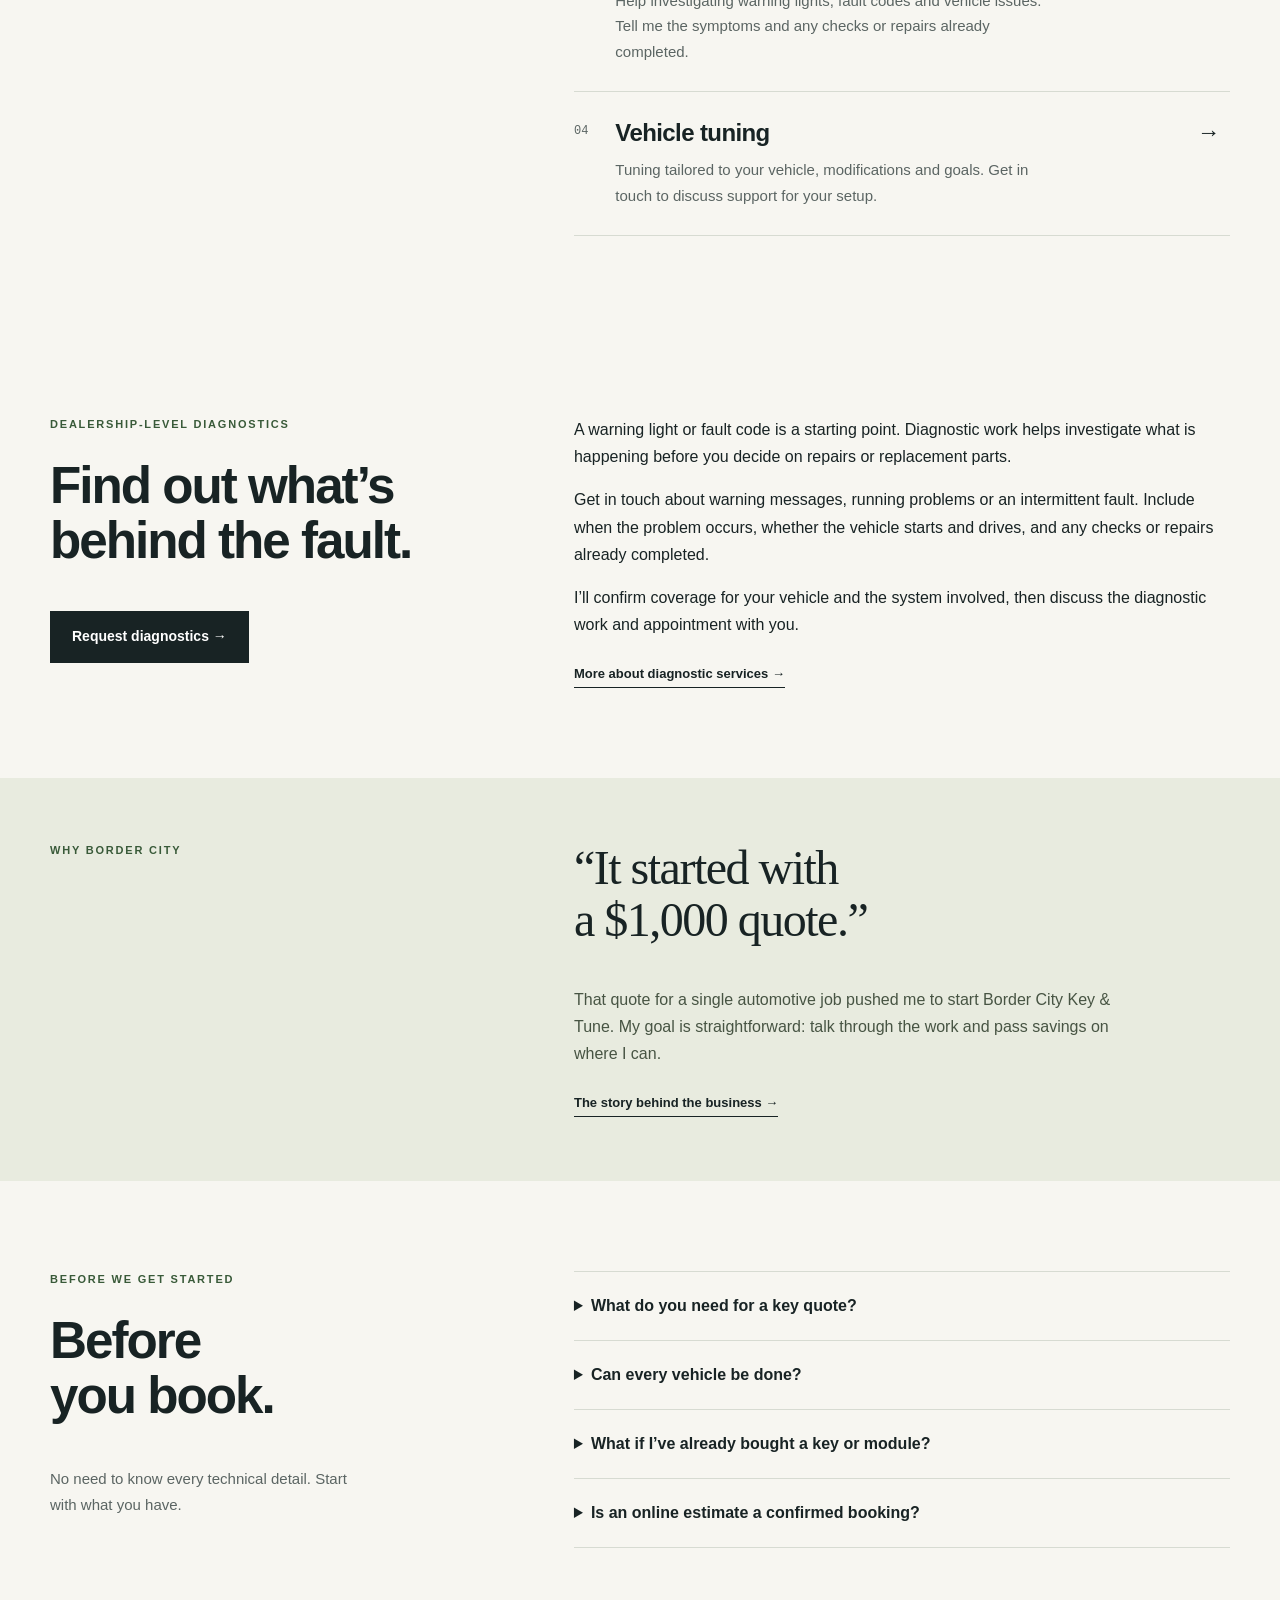
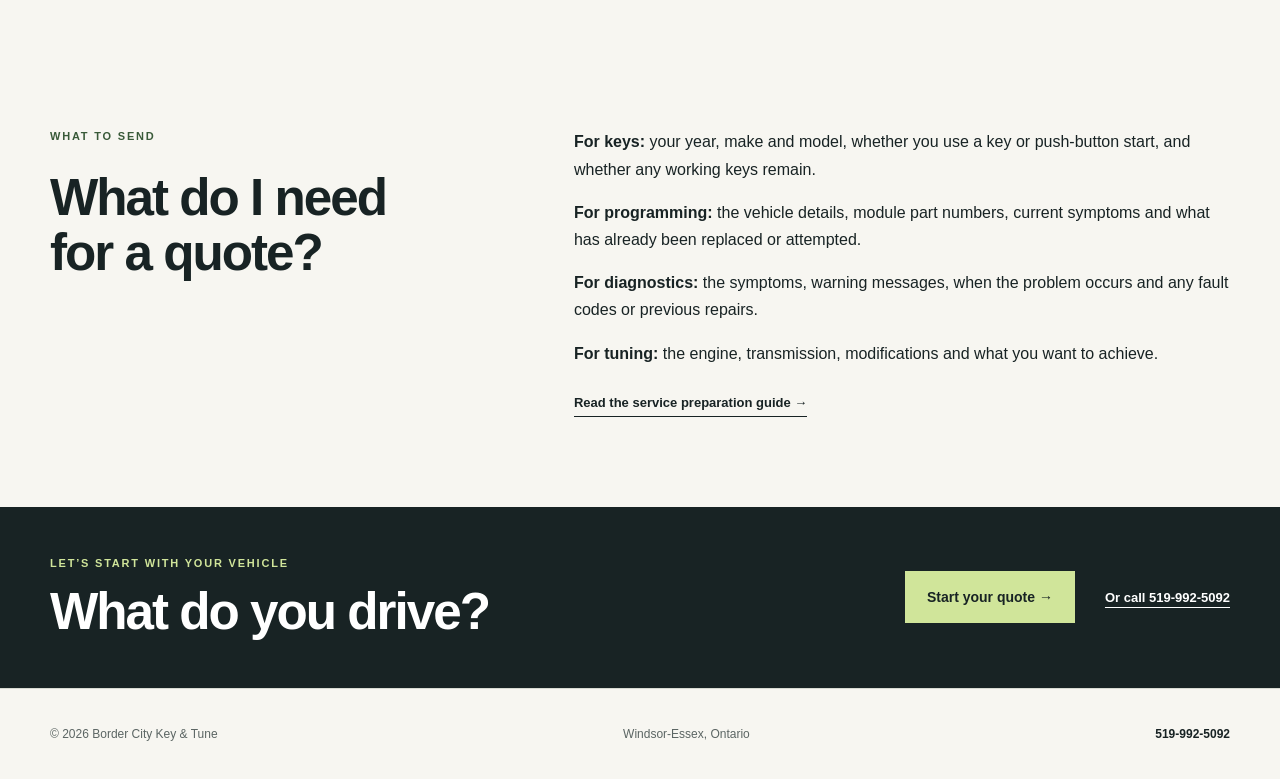
==== commit 3a86ff1d: "Promote diagnostics as a core service and support diagnostic quote requests" ====
--- a/index.html
+++ b/index.html
@@ -1,9 +1,9 @@
 <!doctype html>
 <html lang="en"><head><meta charset="utf-8"><meta name="viewport" content="width=device-width, initial-scale=1"><meta name="theme-color" content="#182324"><title>Car keys & vehicle programming in Windsor-Essex | Border City Key &amp; Tune</title><meta name="description" content="Independent car key, ECU and PCM programming, and tuning services in Windsor-Essex. Start a vehicle quote or call 519-992-5092."><link rel="icon" href="favicon.png" type="image/png"><link rel="stylesheet" href="styles.css?v=brand-20261115"></head><body><a class="skip-link" href="#top">Skip to content</a><header class="site-header"><div class="container header-inner"><a class="brand" href="index.html" aria-label="Border City Key &amp; Tune home"><img class="brand-logo" src="assets/brand/logo-clean-v2.png" width="207" height="69" style="width:207px;max-width:100%;height:auto" alt=""></a><nav class="site-nav" aria-label="Main navigation"><a href="index.html" aria-current="page">Home</a><a href="about.html">About</a><a href="services.html">Services</a><a href="quote.html">Get a quote</a><a href="contact.html">Contact</a></nav><a class="header-call" href="tel:+15199925092">Call 519-992-5092 <span aria-hidden="true">→</span></a></div></header><main id="top">
-<section class="home-intro"><div class="container intro-grid"><div class="intro-copy"><p class="eyebrow">WINDSOR-ESSEX, ONTARIO</p><h1>Car keys.<br>Vehicle programming.<br><span>Local service.</span></h1><p class="intro-lede">Need a spare key, lost your last one, or replacing an ECU or PCM? Get in touch with your vehicle details and I’ll help you work out the next step.</p><div class="hero-actions"><a class="button button-primary" href="quote.html">Start your quote <span aria-hidden="true">→</span></a><a class="plain-link" href="tel:+15199925092">519-992-5092</a></div><p class="intro-note">Independent automotive key, programming &amp; tuning service.</p></div>
-<aside class="job-board"><div class="board-top"><span>BORDER CITY / KEY &amp; TUNE</span><span aria-hidden="true">→</span></div><h2>What brings<br>you in?</h2><a href="quote.html?service=spare"><span>01</span><div><strong>I need a spare key</strong><small>I still have a working key</small></div><b aria-hidden="true">→</b></a><a href="quote.html?service=lost"><span>02</span><div><strong>I’ve lost all my keys</strong><small>Check options for my vehicle</small></div><b aria-hidden="true">→</b></a><a href="quote.html?service=module"><span>03</span><div><strong>I need programming</strong><small>ECU, PCM or replacement module</small></div><b aria-hidden="true">→</b></a><div class="board-bottom">YEAR + MAKE + MODEL.<br>THAT’S A GOOD PLACE TO START.</div></aside></div></section>
+<section class="home-intro"><div class="container intro-grid"><div class="intro-copy"><p class="eyebrow">WINDSOR-ESSEX, ONTARIO</p><h1>Keys. Diagnostics.<br>Programming &amp; tuning.<br><span>Here in Windsor-Essex.</span></h1><p class="intro-lede">From replacement keys to warning lights and vehicle faults, I offer dealership-level diagnostics, ECU and PCM programming, and tuning. Tell me what you drive and what you need help with.</p><div class="hero-actions"><a class="button button-primary" href="quote.html">Start your quote <span aria-hidden="true">→</span></a><a class="plain-link" href="tel:+15199925092">519-992-5092</a></div><p class="intro-note">Independent automotive key, programming &amp; tuning service.</p></div>
+<aside class="job-board"><div class="board-top"><span>BORDER CITY / KEY &amp; TUNE</span><span aria-hidden="true">→</span></div><h2>What brings<br>you in?</h2><a href="quote.html?service=spare"><span>01</span><div><strong>I need a spare key</strong><small>I still have a working key</small></div><b aria-hidden="true">→</b></a><a href="quote.html?service=lost"><span>02</span><div><strong>I’ve lost all my keys</strong><small>Check options for my vehicle</small></div><b aria-hidden="true">→</b></a><a href="quote.html?service=module"><span>03</span><div><strong>I need programming</strong><small>ECU, PCM or replacement module</small></div><b aria-hidden="true">→</b></a><a href="quote.html?service=diagnostics"><span>04</span><div><strong>I need a diagnostic check</strong><small>Warning lights, fault codes or running problems</small></div><b aria-hidden="true">→</b></a><div class="board-bottom">YEAR + MAKE + MODEL.<br>THAT’S A GOOD PLACE TO START.</div></aside></div></section>
 <section class="local-line"><div class="container"><strong>Vehicle keys, dealership-level diagnostics, programming and tuning in Windsor-Essex.</strong><span>Windsor-Essex · Independently operated</span></div></section>
-<section class="section"><div class="container service-layout"><div><p class="eyebrow dark">THE WORK</p><h2>Keys to<br>computers.</h2><p class="section-note">Tell me what you drive and what you need. I’ll check compatibility and explain the work before you book.</p><a class="text-cta" href="services.html">More about our services →</a></div><div class="service-rows"><article><span>01</span><div><h3>Vehicle keys</h3><p>Spare and replacement keys, including situations where all keys are lost. Options depend on your vehicle and key system.</p></div><a href="quote.html?service=spare" aria-label="Get a vehicle key quote">→</a></article><article><span>02</span><div><h3>ECU &amp; PCM programming</h3><p>Replacing a module? Send the vehicle details, part number and what has already been done.</p></div><a href="quote.html?service=module" aria-label="Request a programming quote">→</a></article><article><span>03</span><div><h3>Dealership-level diagnostics</h3><p>Help investigating warning lights, fault codes and vehicle issues. Tell me the symptoms and any checks or repairs already completed.</p></div><a href="contact.html" aria-label="Discuss vehicle diagnostics">→</a></article><article><span>04</span><div><h3>Vehicle tuning</h3><p>Tuning tailored to your vehicle, modifications and goals. Get in touch to discuss support for your setup.</p></div><a href="quote.html?service=tuning" aria-label="Request a tuning quote">→</a></article></div></div></section>
-<section class="owner-note"><div class="container owner-grid"><p class="eyebrow dark">WHY BORDER CITY</p><div><h2>“It started with<br>a $1,000 quote.”</h2><p>That quote for a single automotive job pushed me to start Border City Key &amp; Tune. My goal is straightforward: talk through the work and pass savings on where I can.</p><a class="text-cta" href="about.html">The story behind the business →</a></div></div></section>
+<section class="section"><div class="container service-layout"><div><p class="eyebrow dark">THE WORK</p><h2>Four services.<br>One local contact.</h2><p class="section-note">Tell me what you drive and what you need. I’ll check compatibility and explain the work before you book.</p><a class="text-cta" href="services.html">More about our services →</a></div><div class="service-rows"><article><span>01</span><div><h3>Vehicle keys</h3><p>Spare and replacement keys, including situations where all keys are lost. Options depend on your vehicle and key system.</p></div><a href="quote.html?service=spare" aria-label="Get a vehicle key quote">→</a></article><article><span>02</span><div><h3>ECU &amp; PCM programming</h3><p>Replacing a module? Send the vehicle details, part number and what has already been done.</p></div><a href="quote.html?service=module" aria-label="Request a programming quote">→</a></article><article><span>03</span><div><h3>Dealership-level diagnostics</h3><p>Help investigating warning lights, fault codes and vehicle issues. Tell me the symptoms and any checks or repairs already completed.</p></div><a href="quote.html?service=diagnostics" aria-label="Request a diagnostic appointment">→</a></article><article><span>04</span><div><h3>Vehicle tuning</h3><p>Tuning tailored to your vehicle, modifications and goals. Get in touch to discuss support for your setup.</p></div><a href="quote.html?service=tuning" aria-label="Request a tuning quote">→</a></article></div></div></section>
+<section class="section"><div class="container practical-grid"><div><p class="eyebrow dark">DEALERSHIP-LEVEL DIAGNOSTICS</p><h2>Find out what’s<br>behind the fault.</h2><a class="button button-primary" href="quote.html?service=diagnostics">Request diagnostics →</a></div><div><p>A warning light or fault code is a starting point. Diagnostic work helps investigate what is happening before you decide on repairs or replacement parts.</p><p>Get in touch about warning messages, running problems or an intermittent fault. Include when the problem occurs, whether the vehicle starts and drives, and any checks or repairs already completed.</p><p>I’ll confirm coverage for your vehicle and the system involved, then discuss the diagnostic work and appointment with you.</p><a class="text-cta" href="services.html#diagnostics">More about diagnostic services →</a></div></div></section><section class="owner-note"><div class="container owner-grid"><p class="eyebrow dark">WHY BORDER CITY</p><div><h2>“It started with<br>a $1,000 quote.”</h2><p>That quote for a single automotive job pushed me to start Border City Key &amp; Tune. My goal is straightforward: talk through the work and pass savings on where I can.</p><a class="text-cta" href="about.html">The story behind the business →</a></div></div></section>
 <section class="section"><div class="container practical-grid"><div><p class="eyebrow dark">BEFORE WE GET STARTED</p><h2>Before<br>you book.</h2><p class="section-note">No need to know every technical detail. Start with what you have.</p></div><div class="faq"><details><summary>What do you need for a key quote?</summary><p>Your year, make and model, whether a working key remains, and whether it’s a regular ignition key or push-button start. If you’re unsure, choose “not sure” in the quote tool.</p></details><details><summary>Can every vehicle be done?</summary><p>Compatibility varies by vehicle, key system and equipment required. We’ll confirm support before arranging the work.</p></details><details><summary>What if I’ve already bought a key or module?</summary><p>Include that in your enquiry. A supplied part may need its part number, condition and compatibility checked before it can be programmed.</p></details><details><summary>Is an online estimate a confirmed booking?</summary><p>No. Estimates depend on the details provided. The final scope, price and appointment are confirmed directly before work begins.</p></details></div></div></section>
-<section class="section"><div class="container practical-grid"><div><p class="eyebrow dark">WHAT TO SEND</p><h2>What do I need<br>for a quote?</h2></div><div><p><strong>For keys:</strong> your year, make and model, whether you use a key or push-button start, and whether any working keys remain.</p><p><strong>For programming:</strong> the vehicle details, module part numbers, current symptoms and what has already been replaced or attempted.</p><p><strong>For diagnostics:</strong> the symptoms, warning messages, when the problem occurs and any fault codes or previous repairs.</p><p><strong>For tuning:</strong> the engine, transmission, modifications and what you want to achieve.</p><a class="text-cta" href="services.html">Read the service preparation guide →</a></div></div></section><section class="closing"><div class="container"><div><p class="eyebrow">LET’S START WITH YOUR VEHICLE</p><h2>What do you drive?</h2></div><a class="button button-primary" href="quote.html">Start your quote →</a><a class="plain-link" href="tel:+15199925092">Or call 519-992-5092</a></div></section></main><footer class="site-footer"><div class="container footer-inner"><span>© <span id="year">2026</span> Border City Key &amp; Tune</span><span>Windsor-Essex, Ontario</span><a href="tel:+15199925092">519-992-5092</a></div></footer><script src="script.js" defer></script></body></html>+<section class="section"><div class="container practical-grid"><div><p class="eyebrow dark">WHAT TO SEND</p><h2>What do I need<br>for a quote?</h2></div><div><p><strong>For keys:</strong> your year, make and model, whether you use a key or push-button start, and whether any working keys remain.</p><p><strong>For programming:</strong> the vehicle details, module part numbers, current symptoms and what has already been replaced or attempted.</p><p><strong>For diagnostics:</strong> the symptoms, warning messages, when the problem occurs and any fault codes or previous repairs.</p><p><strong>For tuning:</strong> the engine, transmission, modifications and what you want to achieve.</p><a class="text-cta" href="services.html">Read the service preparation guide →</a></div></div></section><section class="closing"><div class="container"><div><p class="eyebrow">LET’S START WITH YOUR VEHICLE</p><h2>What do you drive?</h2></div><a class="button button-primary" href="quote.html">Start your quote →</a><a class="plain-link" href="tel:+15199925092">Or call 519-992-5092</a></div></section></main><footer class="site-footer"><div class="container footer-inner"><span>© <span id="year">2026</span> Border City Key &amp; Tune</span><span>Windsor-Essex, Ontario</span><a href="tel:+15199925092">519-992-5092</a></div></footer><script src="script.js?v=diagnostics-1" defer></script></body></html>
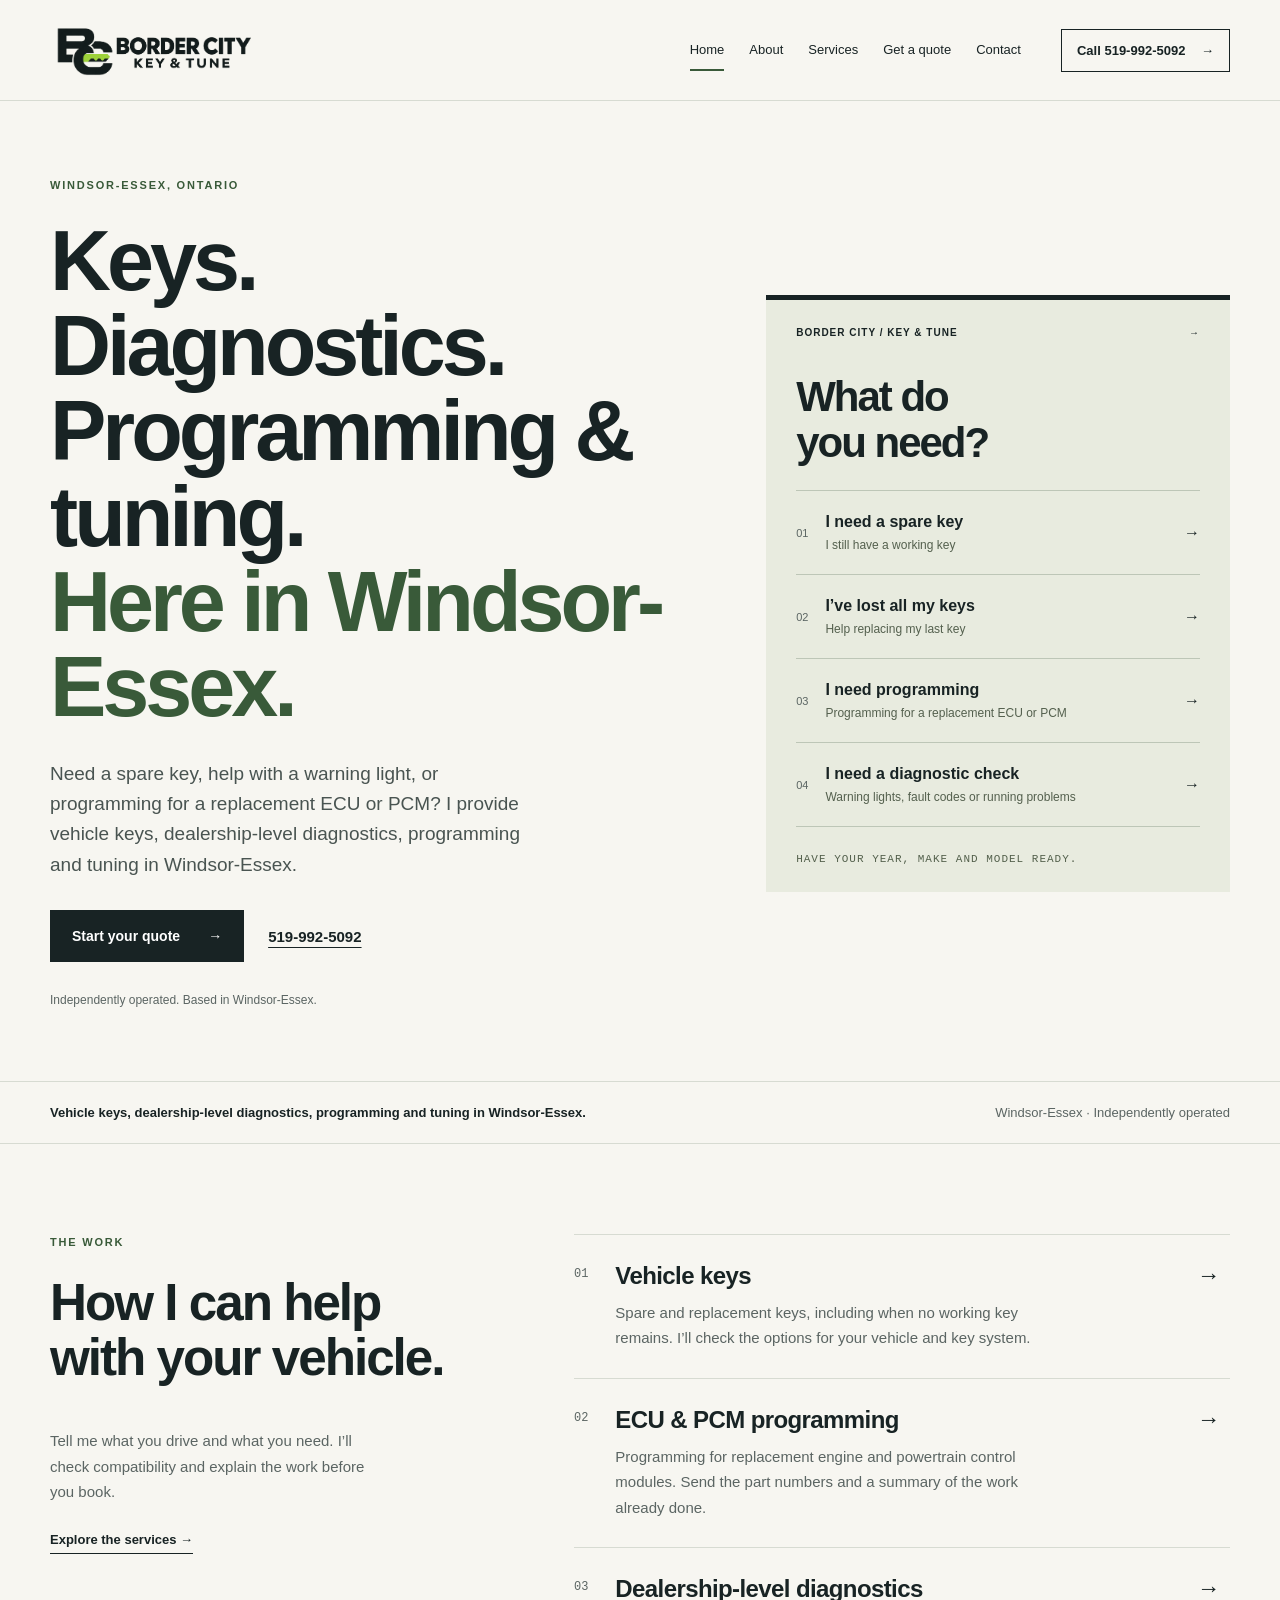
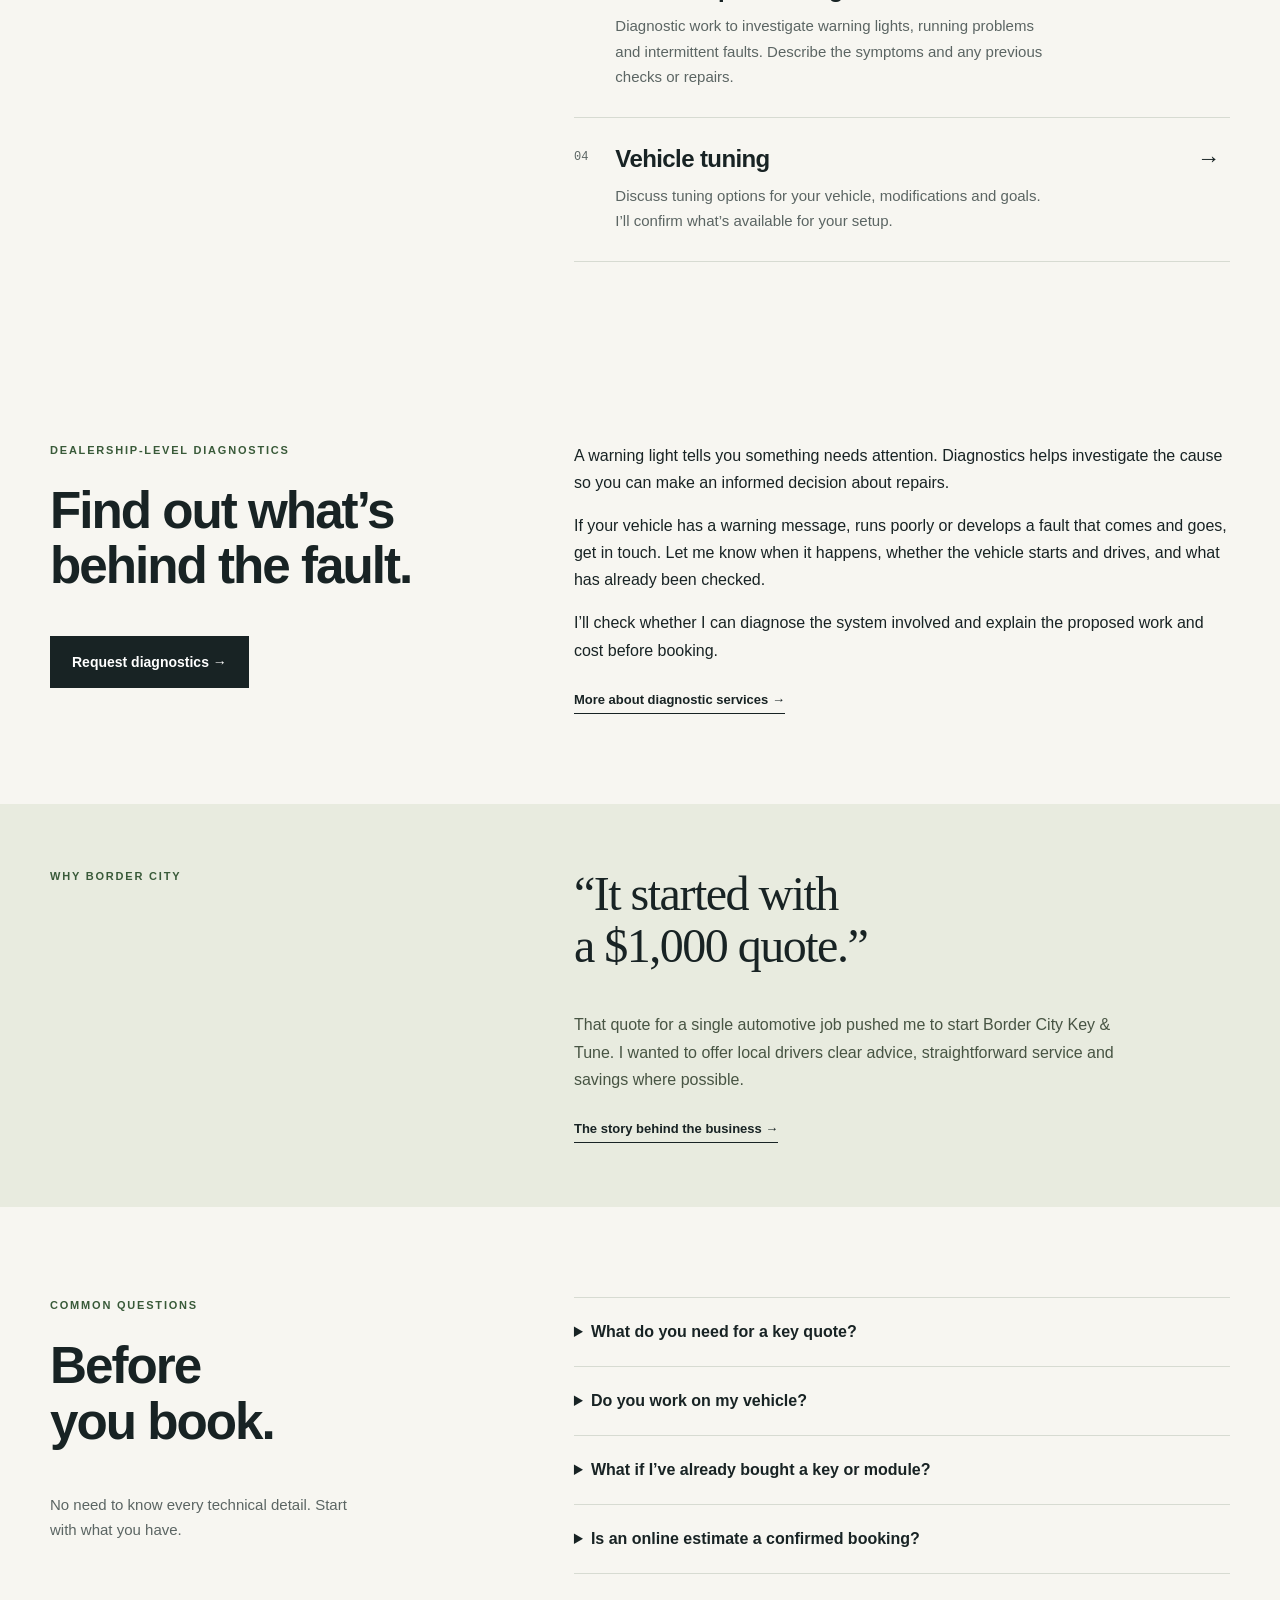
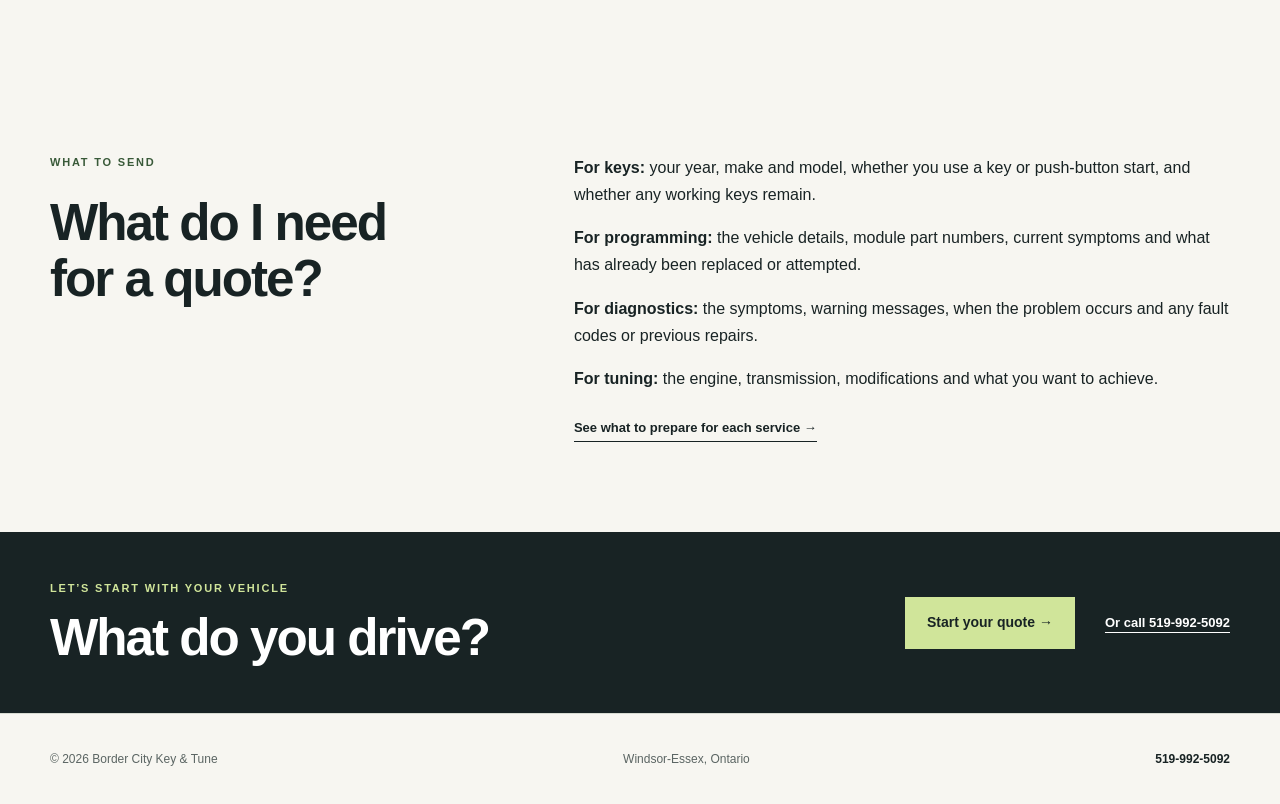
==== commit 9ecf7f85: "Refine site copy and simplify service and booking guidance" ====
--- a/index.html
+++ b/index.html
@@ -1,9 +1,9 @@
 <!doctype html>
-<html lang="en"><head><meta charset="utf-8"><meta name="viewport" content="width=device-width, initial-scale=1"><meta name="theme-color" content="#182324"><title>Car keys & vehicle programming in Windsor-Essex | Border City Key &amp; Tune</title><meta name="description" content="Independent car key, ECU and PCM programming, and tuning services in Windsor-Essex. Start a vehicle quote or call 519-992-5092."><link rel="icon" href="favicon.png" type="image/png"><link rel="stylesheet" href="styles.css?v=brand-20261115"></head><body><a class="skip-link" href="#top">Skip to content</a><header class="site-header"><div class="container header-inner"><a class="brand" href="index.html" aria-label="Border City Key &amp; Tune home"><img class="brand-logo" src="assets/brand/logo-clean-v2.png" width="207" height="69" style="width:207px;max-width:100%;height:auto" alt=""></a><nav class="site-nav" aria-label="Main navigation"><a href="index.html" aria-current="page">Home</a><a href="about.html">About</a><a href="services.html">Services</a><a href="quote.html">Get a quote</a><a href="contact.html">Contact</a></nav><a class="header-call" href="tel:+15199925092">Call 519-992-5092 <span aria-hidden="true">→</span></a></div></header><main id="top">
-<section class="home-intro"><div class="container intro-grid"><div class="intro-copy"><p class="eyebrow">WINDSOR-ESSEX, ONTARIO</p><h1>Keys. Diagnostics.<br>Programming &amp; tuning.<br><span>Here in Windsor-Essex.</span></h1><p class="intro-lede">From replacement keys to warning lights and vehicle faults, I offer dealership-level diagnostics, ECU and PCM programming, and tuning. Tell me what you drive and what you need help with.</p><div class="hero-actions"><a class="button button-primary" href="quote.html">Start your quote <span aria-hidden="true">→</span></a><a class="plain-link" href="tel:+15199925092">519-992-5092</a></div><p class="intro-note">Independent automotive key, programming &amp; tuning service.</p></div>
-<aside class="job-board"><div class="board-top"><span>BORDER CITY / KEY &amp; TUNE</span><span aria-hidden="true">→</span></div><h2>What brings<br>you in?</h2><a href="quote.html?service=spare"><span>01</span><div><strong>I need a spare key</strong><small>I still have a working key</small></div><b aria-hidden="true">→</b></a><a href="quote.html?service=lost"><span>02</span><div><strong>I’ve lost all my keys</strong><small>Check options for my vehicle</small></div><b aria-hidden="true">→</b></a><a href="quote.html?service=module"><span>03</span><div><strong>I need programming</strong><small>ECU, PCM or replacement module</small></div><b aria-hidden="true">→</b></a><a href="quote.html?service=diagnostics"><span>04</span><div><strong>I need a diagnostic check</strong><small>Warning lights, fault codes or running problems</small></div><b aria-hidden="true">→</b></a><div class="board-bottom">YEAR + MAKE + MODEL.<br>THAT’S A GOOD PLACE TO START.</div></aside></div></section>
+<html lang="en"><head><meta charset="utf-8"><meta name="viewport" content="width=device-width, initial-scale=1"><meta name="theme-color" content="#182324"><title>Keys, diagnostics & vehicle programming | Border City Key &amp; Tune</title><meta name="description" content="Vehicle keys, dealership-level diagnostics, ECU and PCM programming, and tuning in Windsor-Essex. Request a quote or call 519-992-5092."><link rel="icon" href="favicon.png" type="image/png"><link rel="stylesheet" href="styles.css?v=brand-20261115"></head><body><a class="skip-link" href="#top">Skip to content</a><header class="site-header"><div class="container header-inner"><a class="brand" href="index.html" aria-label="Border City Key &amp; Tune home"><img class="brand-logo" src="assets/brand/logo-clean-v2.png" width="207" height="69" style="width:207px;max-width:100%;height:auto" alt=""></a><nav class="site-nav" aria-label="Main navigation"><a href="index.html" aria-current="page">Home</a><a href="about.html">About</a><a href="services.html">Services</a><a href="quote.html">Get a quote</a><a href="contact.html">Contact</a></nav><a class="header-call" href="tel:+15199925092">Call 519-992-5092 <span aria-hidden="true">→</span></a></div></header><main id="top">
+<section class="home-intro"><div class="container intro-grid"><div class="intro-copy"><p class="eyebrow">WINDSOR-ESSEX, ONTARIO</p><h1>Keys. Diagnostics.<br>Programming &amp; tuning.<br><span>Here in Windsor-Essex.</span></h1><p class="intro-lede">Need a spare key, help with a warning light, or programming for a replacement ECU or PCM? I provide vehicle keys, dealership-level diagnostics, programming and tuning in Windsor-Essex.</p><div class="hero-actions"><a class="button button-primary" href="quote.html">Start your quote <span aria-hidden="true">→</span></a><a class="plain-link" href="tel:+15199925092">519-992-5092</a></div><p class="intro-note">Independently operated. Based in Windsor-Essex.</p></div>
+<aside class="job-board"><div class="board-top"><span>BORDER CITY / KEY &amp; TUNE</span><span aria-hidden="true">→</span></div><h2>What do<br>you need?</h2><a href="quote.html?service=spare"><span>01</span><div><strong>I need a spare key</strong><small>I still have a working key</small></div><b aria-hidden="true">→</b></a><a href="quote.html?service=lost"><span>02</span><div><strong>I’ve lost all my keys</strong><small>Help replacing my last key</small></div><b aria-hidden="true">→</b></a><a href="quote.html?service=module"><span>03</span><div><strong>I need programming</strong><small>Programming for a replacement ECU or PCM</small></div><b aria-hidden="true">→</b></a><a href="quote.html?service=diagnostics"><span>04</span><div><strong>I need a diagnostic check</strong><small>Warning lights, fault codes or running problems</small></div><b aria-hidden="true">→</b></a><div class="board-bottom">HAVE YOUR YEAR, MAKE AND MODEL READY.</div></aside></div></section>
 <section class="local-line"><div class="container"><strong>Vehicle keys, dealership-level diagnostics, programming and tuning in Windsor-Essex.</strong><span>Windsor-Essex · Independently operated</span></div></section>
-<section class="section"><div class="container service-layout"><div><p class="eyebrow dark">THE WORK</p><h2>Four services.<br>One local contact.</h2><p class="section-note">Tell me what you drive and what you need. I’ll check compatibility and explain the work before you book.</p><a class="text-cta" href="services.html">More about our services →</a></div><div class="service-rows"><article><span>01</span><div><h3>Vehicle keys</h3><p>Spare and replacement keys, including situations where all keys are lost. Options depend on your vehicle and key system.</p></div><a href="quote.html?service=spare" aria-label="Get a vehicle key quote">→</a></article><article><span>02</span><div><h3>ECU &amp; PCM programming</h3><p>Replacing a module? Send the vehicle details, part number and what has already been done.</p></div><a href="quote.html?service=module" aria-label="Request a programming quote">→</a></article><article><span>03</span><div><h3>Dealership-level diagnostics</h3><p>Help investigating warning lights, fault codes and vehicle issues. Tell me the symptoms and any checks or repairs already completed.</p></div><a href="quote.html?service=diagnostics" aria-label="Request a diagnostic appointment">→</a></article><article><span>04</span><div><h3>Vehicle tuning</h3><p>Tuning tailored to your vehicle, modifications and goals. Get in touch to discuss support for your setup.</p></div><a href="quote.html?service=tuning" aria-label="Request a tuning quote">→</a></article></div></div></section>
-<section class="section"><div class="container practical-grid"><div><p class="eyebrow dark">DEALERSHIP-LEVEL DIAGNOSTICS</p><h2>Find out what’s<br>behind the fault.</h2><a class="button button-primary" href="quote.html?service=diagnostics">Request diagnostics →</a></div><div><p>A warning light or fault code is a starting point. Diagnostic work helps investigate what is happening before you decide on repairs or replacement parts.</p><p>Get in touch about warning messages, running problems or an intermittent fault. Include when the problem occurs, whether the vehicle starts and drives, and any checks or repairs already completed.</p><p>I’ll confirm coverage for your vehicle and the system involved, then discuss the diagnostic work and appointment with you.</p><a class="text-cta" href="services.html#diagnostics">More about diagnostic services →</a></div></div></section><section class="owner-note"><div class="container owner-grid"><p class="eyebrow dark">WHY BORDER CITY</p><div><h2>“It started with<br>a $1,000 quote.”</h2><p>That quote for a single automotive job pushed me to start Border City Key &amp; Tune. My goal is straightforward: talk through the work and pass savings on where I can.</p><a class="text-cta" href="about.html">The story behind the business →</a></div></div></section>
-<section class="section"><div class="container practical-grid"><div><p class="eyebrow dark">BEFORE WE GET STARTED</p><h2>Before<br>you book.</h2><p class="section-note">No need to know every technical detail. Start with what you have.</p></div><div class="faq"><details><summary>What do you need for a key quote?</summary><p>Your year, make and model, whether a working key remains, and whether it’s a regular ignition key or push-button start. If you’re unsure, choose “not sure” in the quote tool.</p></details><details><summary>Can every vehicle be done?</summary><p>Compatibility varies by vehicle, key system and equipment required. We’ll confirm support before arranging the work.</p></details><details><summary>What if I’ve already bought a key or module?</summary><p>Include that in your enquiry. A supplied part may need its part number, condition and compatibility checked before it can be programmed.</p></details><details><summary>Is an online estimate a confirmed booking?</summary><p>No. Estimates depend on the details provided. The final scope, price and appointment are confirmed directly before work begins.</p></details></div></div></section>
-<section class="section"><div class="container practical-grid"><div><p class="eyebrow dark">WHAT TO SEND</p><h2>What do I need<br>for a quote?</h2></div><div><p><strong>For keys:</strong> your year, make and model, whether you use a key or push-button start, and whether any working keys remain.</p><p><strong>For programming:</strong> the vehicle details, module part numbers, current symptoms and what has already been replaced or attempted.</p><p><strong>For diagnostics:</strong> the symptoms, warning messages, when the problem occurs and any fault codes or previous repairs.</p><p><strong>For tuning:</strong> the engine, transmission, modifications and what you want to achieve.</p><a class="text-cta" href="services.html">Read the service preparation guide →</a></div></div></section><section class="closing"><div class="container"><div><p class="eyebrow">LET’S START WITH YOUR VEHICLE</p><h2>What do you drive?</h2></div><a class="button button-primary" href="quote.html">Start your quote →</a><a class="plain-link" href="tel:+15199925092">Or call 519-992-5092</a></div></section></main><footer class="site-footer"><div class="container footer-inner"><span>© <span id="year">2026</span> Border City Key &amp; Tune</span><span>Windsor-Essex, Ontario</span><a href="tel:+15199925092">519-992-5092</a></div></footer><script src="script.js?v=diagnostics-1" defer></script></body></html>+<section class="section"><div class="container service-layout"><div><p class="eyebrow dark">THE WORK</p><h2>How I can help<br>with your vehicle.</h2><p class="section-note">Tell me what you drive and what you need. I’ll check compatibility and explain the work before you book.</p><a class="text-cta" href="services.html">Explore the services →</a></div><div class="service-rows"><article><span>01</span><div><h3>Vehicle keys</h3><p>Spare and replacement keys, including when no working key remains. I’ll check the options for your vehicle and key system.</p></div><a href="quote.html?service=spare" aria-label="Get a vehicle key quote">→</a></article><article><span>02</span><div><h3>ECU &amp; PCM programming</h3><p>Programming for replacement engine and powertrain control modules. Send the part numbers and a summary of the work already done.</p></div><a href="quote.html?service=module" aria-label="Request a programming quote">→</a></article><article><span>03</span><div><h3>Dealership-level diagnostics</h3><p>Diagnostic work to investigate warning lights, running problems and intermittent faults. Describe the symptoms and any previous checks or repairs.</p></div><a href="quote.html?service=diagnostics" aria-label="Request a diagnostic appointment">→</a></article><article><span>04</span><div><h3>Vehicle tuning</h3><p>Discuss tuning options for your vehicle, modifications and goals. I’ll confirm what’s available for your setup.</p></div><a href="quote.html?service=tuning" aria-label="Request a tuning quote">→</a></article></div></div></section>
+<section class="section"><div class="container practical-grid"><div><p class="eyebrow dark">DEALERSHIP-LEVEL DIAGNOSTICS</p><h2>Find out what’s<br>behind the fault.</h2><a class="button button-primary" href="quote.html?service=diagnostics">Request diagnostics →</a></div><div><p>A warning light tells you something needs attention. Diagnostics helps investigate the cause so you can make an informed decision about repairs.</p><p>If your vehicle has a warning message, runs poorly or develops a fault that comes and goes, get in touch. Let me know when it happens, whether the vehicle starts and drives, and what has already been checked.</p><p>I’ll check whether I can diagnose the system involved and explain the proposed work and cost before booking.</p><a class="text-cta" href="services.html#diagnostics">More about diagnostic services →</a></div></div></section><section class="owner-note"><div class="container owner-grid"><p class="eyebrow dark">WHY BORDER CITY</p><div><h2>“It started with<br>a $1,000 quote.”</h2><p>That quote for a single automotive job pushed me to start Border City Key &amp; Tune. I wanted to offer local drivers clear advice, straightforward service and savings where possible.</p><a class="text-cta" href="about.html">The story behind the business →</a></div></div></section>
+<section class="section"><div class="container practical-grid"><div><p class="eyebrow dark">COMMON QUESTIONS</p><h2>Before<br>you book.</h2><p class="section-note">No need to know every technical detail. Start with what you have.</p></div><div class="faq"><details><summary>What do you need for a key quote?</summary><p>Your year, make and model, whether a working key remains, and whether it’s a regular ignition key or push-button start. If you’re unsure, choose “not sure” in the quote tool.</p></details><details><summary>Do you work on my vehicle?</summary><p>The services available depend on your vehicle and the system involved. Send your year, make and model, and I’ll confirm what I can help with.</p></details><details><summary>What if I’ve already bought a key or module?</summary><p>Include that in your enquiry. I’ll need the part number and whether it’s new or used to check compatibility before agreeing to program it.</p></details><details><summary>Is an online estimate a confirmed booking?</summary><p>No. A quote request lets me review your vehicle and the work needed. We’ll confirm the price and appointment directly before booking.</p></details></div></div></section>
+<section class="section"><div class="container practical-grid"><div><p class="eyebrow dark">WHAT TO SEND</p><h2>What do I need<br>for a quote?</h2></div><div><p><strong>For keys:</strong> your year, make and model, whether you use a key or push-button start, and whether any working keys remain.</p><p><strong>For programming:</strong> the vehicle details, module part numbers, current symptoms and what has already been replaced or attempted.</p><p><strong>For diagnostics:</strong> the symptoms, warning messages, when the problem occurs and any fault codes or previous repairs.</p><p><strong>For tuning:</strong> the engine, transmission, modifications and what you want to achieve.</p><a class="text-cta" href="services.html">See what to prepare for each service →</a></div></div></section><section class="closing"><div class="container"><div><p class="eyebrow">LET’S START WITH YOUR VEHICLE</p><h2>What do you drive?</h2></div><a class="button button-primary" href="quote.html">Start your quote →</a><a class="plain-link" href="tel:+15199925092">Or call 519-992-5092</a></div></section></main><footer class="site-footer"><div class="container footer-inner"><span>© <span id="year">2026</span> Border City Key &amp; Tune</span><span>Windsor-Essex, Ontario</span><a href="tel:+15199925092">519-992-5092</a></div></footer><script src="script.js?v=copy-20261115-2" defer></script></body></html>
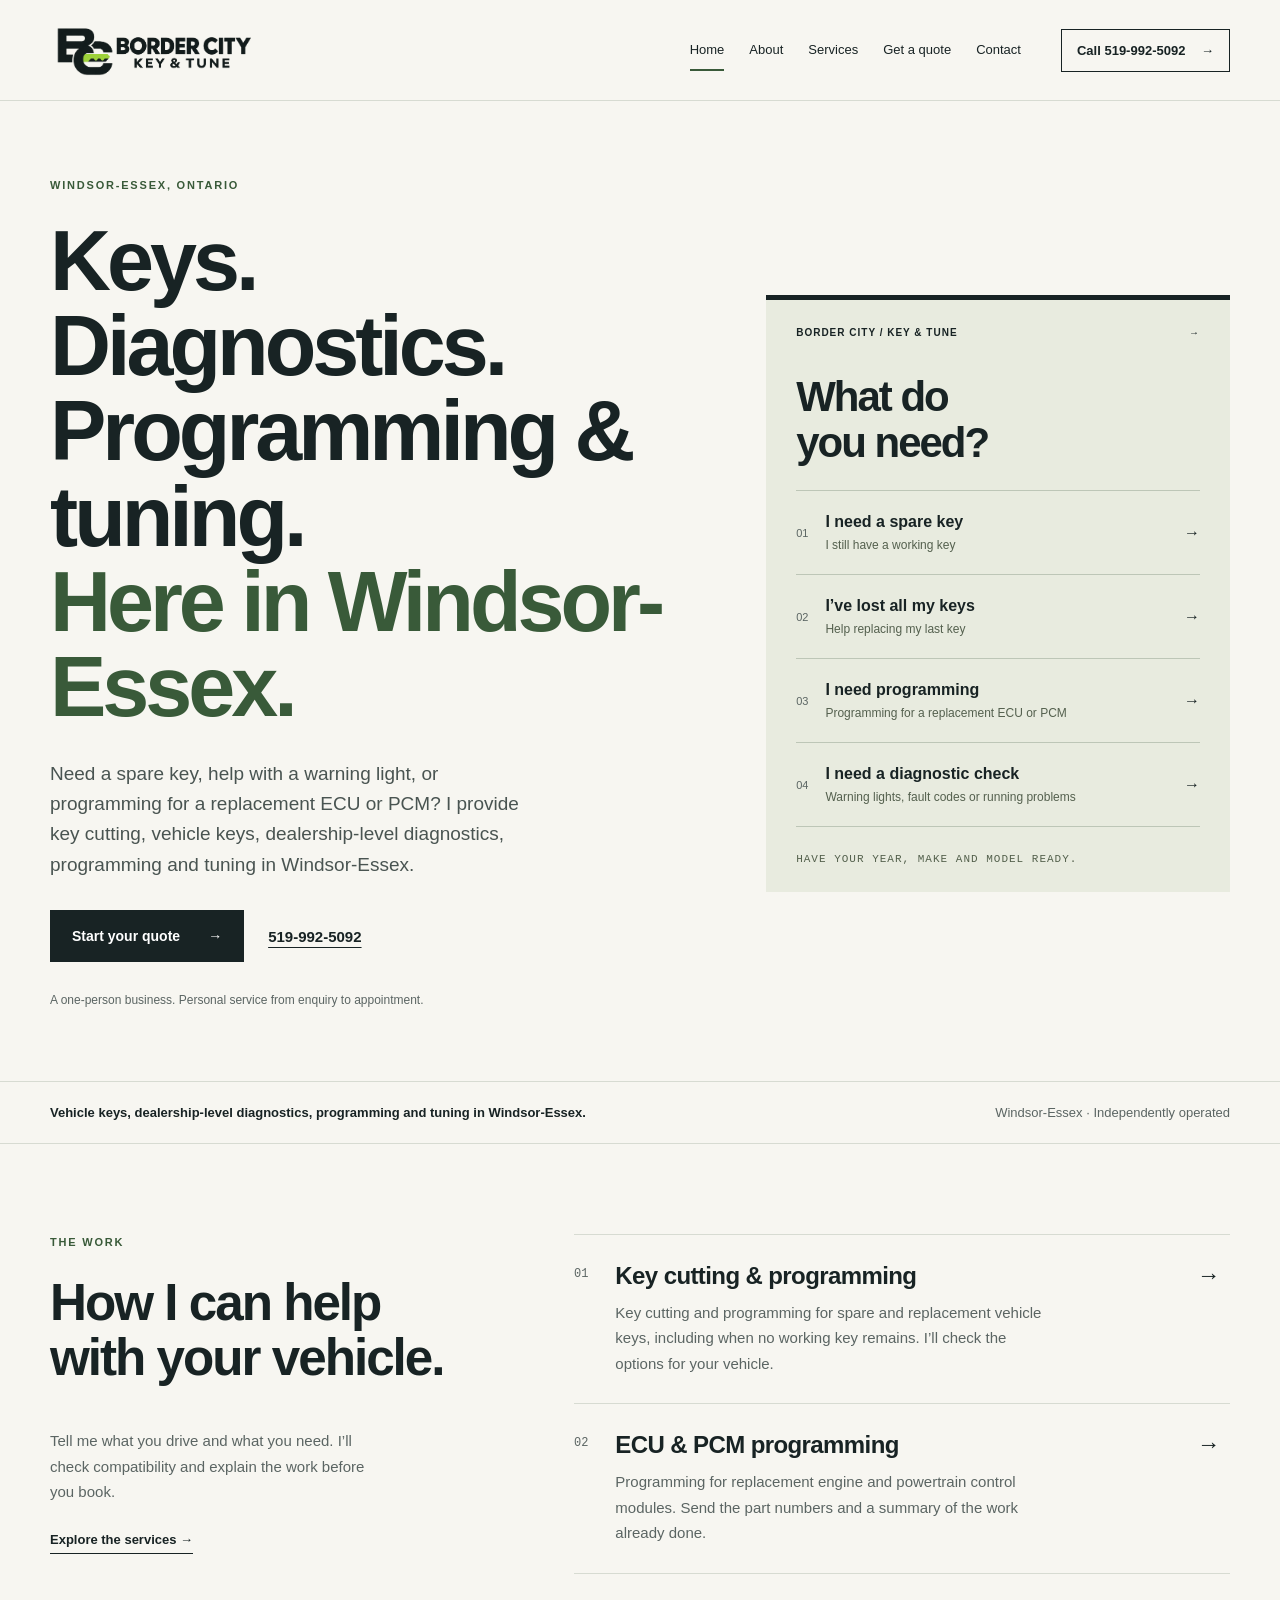
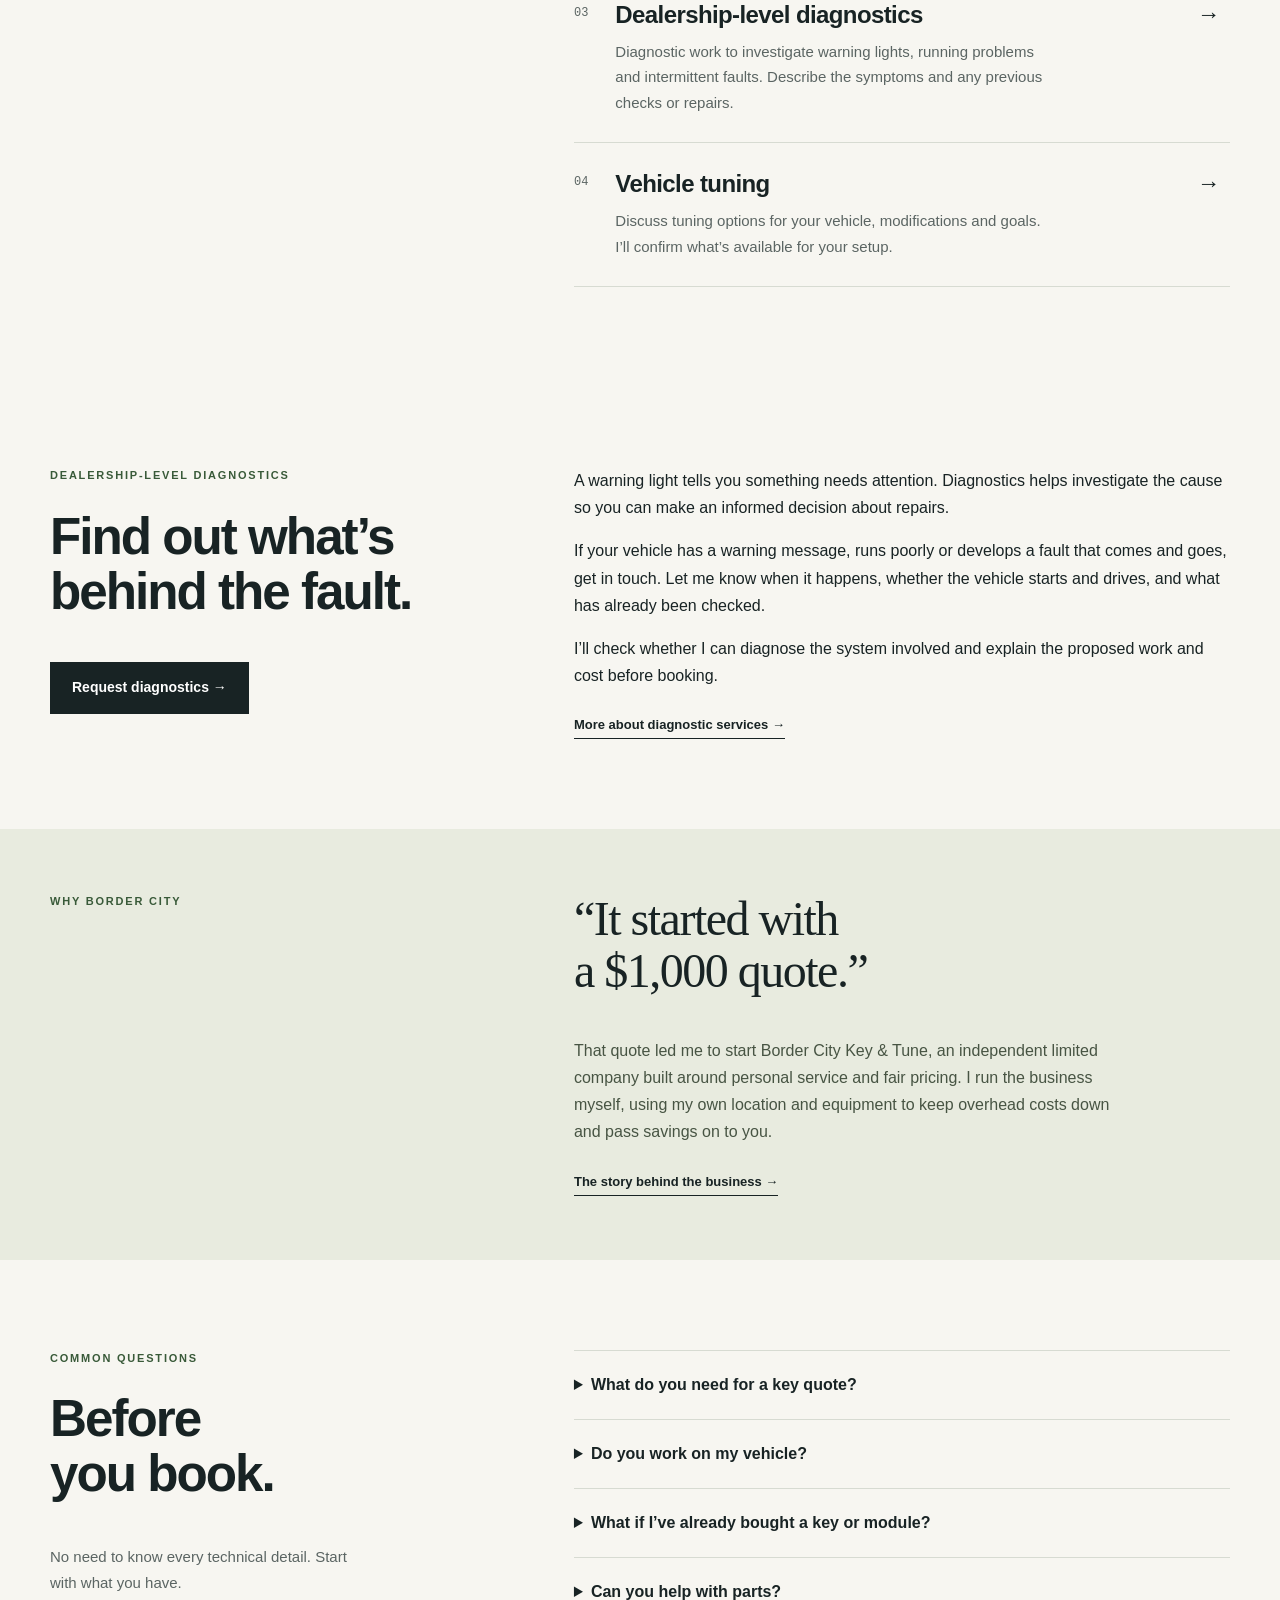
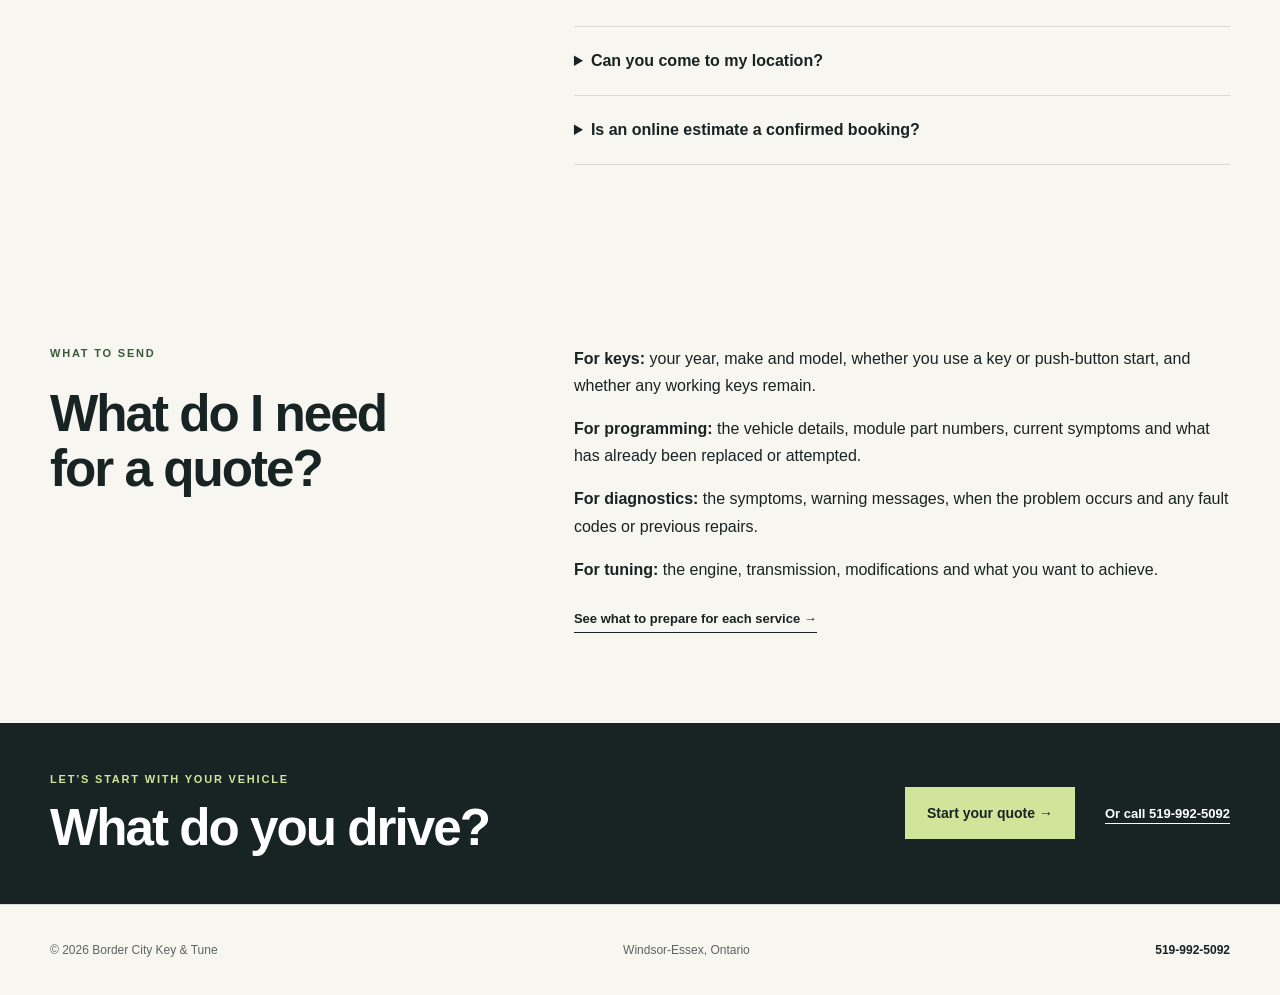
==== commit 05381df5: "Describe owner-operated service, key cutting, parts support and on-site appointments" ====
--- a/index.html
+++ b/index.html
@@ -1,9 +1,9 @@
 <!doctype html>
-<html lang="en"><head><meta charset="utf-8"><meta name="viewport" content="width=device-width, initial-scale=1"><meta name="theme-color" content="#182324"><title>Keys, diagnostics & vehicle programming | Border City Key &amp; Tune</title><meta name="description" content="Vehicle keys, dealership-level diagnostics, ECU and PCM programming, and tuning in Windsor-Essex. Request a quote or call 519-992-5092."><link rel="icon" href="favicon.png" type="image/png"><link rel="stylesheet" href="styles.css?v=brand-20261115"></head><body><a class="skip-link" href="#top">Skip to content</a><header class="site-header"><div class="container header-inner"><a class="brand" href="index.html" aria-label="Border City Key &amp; Tune home"><img class="brand-logo" src="assets/brand/logo-clean-v2.png" width="207" height="69" style="width:207px;max-width:100%;height:auto" alt=""></a><nav class="site-nav" aria-label="Main navigation"><a href="index.html" aria-current="page">Home</a><a href="about.html">About</a><a href="services.html">Services</a><a href="quote.html">Get a quote</a><a href="contact.html">Contact</a></nav><a class="header-call" href="tel:+15199925092">Call 519-992-5092 <span aria-hidden="true">→</span></a></div></header><main id="top">
-<section class="home-intro"><div class="container intro-grid"><div class="intro-copy"><p class="eyebrow">WINDSOR-ESSEX, ONTARIO</p><h1>Keys. Diagnostics.<br>Programming &amp; tuning.<br><span>Here in Windsor-Essex.</span></h1><p class="intro-lede">Need a spare key, help with a warning light, or programming for a replacement ECU or PCM? I provide vehicle keys, dealership-level diagnostics, programming and tuning in Windsor-Essex.</p><div class="hero-actions"><a class="button button-primary" href="quote.html">Start your quote <span aria-hidden="true">→</span></a><a class="plain-link" href="tel:+15199925092">519-992-5092</a></div><p class="intro-note">Independently operated. Based in Windsor-Essex.</p></div>
+<html lang="en"><head><meta charset="utf-8"><meta name="viewport" content="width=device-width, initial-scale=1"><meta name="theme-color" content="#182324"><title>Keys, diagnostics & vehicle programming | Border City Key &amp; Tune</title><meta name="description" content="Key cutting, vehicle keys, dealership-level diagnostics, ECU/PCM programming and tuning in Windsor-Essex. Personal service from an independent limited company."><link rel="icon" href="favicon.png" type="image/png"><link rel="stylesheet" href="styles.css?v=brand-20261115"></head><body><a class="skip-link" href="#top">Skip to content</a><header class="site-header"><div class="container header-inner"><a class="brand" href="index.html" aria-label="Border City Key &amp; Tune home"><img class="brand-logo" src="assets/brand/logo-clean-v2.png" width="207" height="69" style="width:207px;max-width:100%;height:auto" alt=""></a><nav class="site-nav" aria-label="Main navigation"><a href="index.html" aria-current="page">Home</a><a href="about.html">About</a><a href="services.html">Services</a><a href="quote.html">Get a quote</a><a href="contact.html">Contact</a></nav><a class="header-call" href="tel:+15199925092">Call 519-992-5092 <span aria-hidden="true">→</span></a></div></header><main id="top">
+<section class="home-intro"><div class="container intro-grid"><div class="intro-copy"><p class="eyebrow">WINDSOR-ESSEX, ONTARIO</p><h1>Keys. Diagnostics.<br>Programming &amp; tuning.<br><span>Here in Windsor-Essex.</span></h1><p class="intro-lede">Need a spare key, help with a warning light, or programming for a replacement ECU or PCM? I provide key cutting, vehicle keys, dealership-level diagnostics, programming and tuning in Windsor-Essex.</p><div class="hero-actions"><a class="button button-primary" href="quote.html">Start your quote <span aria-hidden="true">→</span></a><a class="plain-link" href="tel:+15199925092">519-992-5092</a></div><p class="intro-note">A one-person business. Personal service from enquiry to appointment.</p></div>
 <aside class="job-board"><div class="board-top"><span>BORDER CITY / KEY &amp; TUNE</span><span aria-hidden="true">→</span></div><h2>What do<br>you need?</h2><a href="quote.html?service=spare"><span>01</span><div><strong>I need a spare key</strong><small>I still have a working key</small></div><b aria-hidden="true">→</b></a><a href="quote.html?service=lost"><span>02</span><div><strong>I’ve lost all my keys</strong><small>Help replacing my last key</small></div><b aria-hidden="true">→</b></a><a href="quote.html?service=module"><span>03</span><div><strong>I need programming</strong><small>Programming for a replacement ECU or PCM</small></div><b aria-hidden="true">→</b></a><a href="quote.html?service=diagnostics"><span>04</span><div><strong>I need a diagnostic check</strong><small>Warning lights, fault codes or running problems</small></div><b aria-hidden="true">→</b></a><div class="board-bottom">HAVE YOUR YEAR, MAKE AND MODEL READY.</div></aside></div></section>
 <section class="local-line"><div class="container"><strong>Vehicle keys, dealership-level diagnostics, programming and tuning in Windsor-Essex.</strong><span>Windsor-Essex · Independently operated</span></div></section>
-<section class="section"><div class="container service-layout"><div><p class="eyebrow dark">THE WORK</p><h2>How I can help<br>with your vehicle.</h2><p class="section-note">Tell me what you drive and what you need. I’ll check compatibility and explain the work before you book.</p><a class="text-cta" href="services.html">Explore the services →</a></div><div class="service-rows"><article><span>01</span><div><h3>Vehicle keys</h3><p>Spare and replacement keys, including when no working key remains. I’ll check the options for your vehicle and key system.</p></div><a href="quote.html?service=spare" aria-label="Get a vehicle key quote">→</a></article><article><span>02</span><div><h3>ECU &amp; PCM programming</h3><p>Programming for replacement engine and powertrain control modules. Send the part numbers and a summary of the work already done.</p></div><a href="quote.html?service=module" aria-label="Request a programming quote">→</a></article><article><span>03</span><div><h3>Dealership-level diagnostics</h3><p>Diagnostic work to investigate warning lights, running problems and intermittent faults. Describe the symptoms and any previous checks or repairs.</p></div><a href="quote.html?service=diagnostics" aria-label="Request a diagnostic appointment">→</a></article><article><span>04</span><div><h3>Vehicle tuning</h3><p>Discuss tuning options for your vehicle, modifications and goals. I’ll confirm what’s available for your setup.</p></div><a href="quote.html?service=tuning" aria-label="Request a tuning quote">→</a></article></div></div></section>
-<section class="section"><div class="container practical-grid"><div><p class="eyebrow dark">DEALERSHIP-LEVEL DIAGNOSTICS</p><h2>Find out what’s<br>behind the fault.</h2><a class="button button-primary" href="quote.html?service=diagnostics">Request diagnostics →</a></div><div><p>A warning light tells you something needs attention. Diagnostics helps investigate the cause so you can make an informed decision about repairs.</p><p>If your vehicle has a warning message, runs poorly or develops a fault that comes and goes, get in touch. Let me know when it happens, whether the vehicle starts and drives, and what has already been checked.</p><p>I’ll check whether I can diagnose the system involved and explain the proposed work and cost before booking.</p><a class="text-cta" href="services.html#diagnostics">More about diagnostic services →</a></div></div></section><section class="owner-note"><div class="container owner-grid"><p class="eyebrow dark">WHY BORDER CITY</p><div><h2>“It started with<br>a $1,000 quote.”</h2><p>That quote for a single automotive job pushed me to start Border City Key &amp; Tune. I wanted to offer local drivers clear advice, straightforward service and savings where possible.</p><a class="text-cta" href="about.html">The story behind the business →</a></div></div></section>
-<section class="section"><div class="container practical-grid"><div><p class="eyebrow dark">COMMON QUESTIONS</p><h2>Before<br>you book.</h2><p class="section-note">No need to know every technical detail. Start with what you have.</p></div><div class="faq"><details><summary>What do you need for a key quote?</summary><p>Your year, make and model, whether a working key remains, and whether it’s a regular ignition key or push-button start. If you’re unsure, choose “not sure” in the quote tool.</p></details><details><summary>Do you work on my vehicle?</summary><p>The services available depend on your vehicle and the system involved. Send your year, make and model, and I’ll confirm what I can help with.</p></details><details><summary>What if I’ve already bought a key or module?</summary><p>Include that in your enquiry. I’ll need the part number and whether it’s new or used to check compatibility before agreeing to program it.</p></details><details><summary>Is an online estimate a confirmed booking?</summary><p>No. A quote request lets me review your vehicle and the work needed. We’ll confirm the price and appointment directly before booking.</p></details></div></div></section>
+<section class="section"><div class="container service-layout"><div><p class="eyebrow dark">THE WORK</p><h2>How I can help<br>with your vehicle.</h2><p class="section-note">Tell me what you drive and what you need. I’ll check compatibility and explain the work before you book.</p><a class="text-cta" href="services.html">Explore the services →</a></div><div class="service-rows"><article><span>01</span><div><h3>Key cutting &amp; programming</h3><p>Key cutting and programming for spare and replacement vehicle keys, including when no working key remains. I’ll check the options for your vehicle.</p></div><a href="quote.html?service=spare" aria-label="Get a vehicle key quote">→</a></article><article><span>02</span><div><h3>ECU &amp; PCM programming</h3><p>Programming for replacement engine and powertrain control modules. Send the part numbers and a summary of the work already done.</p></div><a href="quote.html?service=module" aria-label="Request a programming quote">→</a></article><article><span>03</span><div><h3>Dealership-level diagnostics</h3><p>Diagnostic work to investigate warning lights, running problems and intermittent faults. Describe the symptoms and any previous checks or repairs.</p></div><a href="quote.html?service=diagnostics" aria-label="Request a diagnostic appointment">→</a></article><article><span>04</span><div><h3>Vehicle tuning</h3><p>Discuss tuning options for your vehicle, modifications and goals. I’ll confirm what’s available for your setup.</p></div><a href="quote.html?service=tuning" aria-label="Request a tuning quote">→</a></article></div></div></section>
+<section class="section"><div class="container practical-grid"><div><p class="eyebrow dark">DEALERSHIP-LEVEL DIAGNOSTICS</p><h2>Find out what’s<br>behind the fault.</h2><a class="button button-primary" href="quote.html?service=diagnostics">Request diagnostics →</a></div><div><p>A warning light tells you something needs attention. Diagnostics helps investigate the cause so you can make an informed decision about repairs.</p><p>If your vehicle has a warning message, runs poorly or develops a fault that comes and goes, get in touch. Let me know when it happens, whether the vehicle starts and drives, and what has already been checked.</p><p>I’ll check whether I can diagnose the system involved and explain the proposed work and cost before booking.</p><a class="text-cta" href="services.html#diagnostics">More about diagnostic services →</a></div></div></section><section class="owner-note"><div class="container owner-grid"><p class="eyebrow dark">WHY BORDER CITY</p><div><h2>“It started with<br>a $1,000 quote.”</h2><p>That quote led me to start Border City Key &amp; Tune, an independent limited company built around personal service and fair pricing. I run the business myself, using my own location and equipment to keep overhead costs down and pass savings on to you.</p><a class="text-cta" href="about.html">The story behind the business →</a></div></div></section>
+<section class="section"><div class="container practical-grid"><div><p class="eyebrow dark">COMMON QUESTIONS</p><h2>Before<br>you book.</h2><p class="section-note">No need to know every technical detail. Start with what you have.</p></div><div class="faq"><details><summary>What do you need for a key quote?</summary><p>Your year, make and model, whether a working key remains, and whether it’s a regular ignition key or push-button start. If you’re unsure, choose “not sure” in the quote tool.</p></details><details><summary>Do you work on my vehicle?</summary><p>The services available depend on your vehicle and the system involved. Send your year, make and model, and I’ll confirm what I can help with.</p></details><details><summary>What if I’ve already bought a key or module?</summary><p>Include that in your enquiry. I’ll need the part number and whether it’s new or used to check compatibility before agreeing to program it.</p></details><details><summary>Can you help with parts?</summary><p>Yes. I can help source and order suitable parts or check whether parts you already have are compatible. Send the part number and whether it’s new or used so we can discuss the options.</p></details><details><summary>Can you come to my location?</summary><p>For suitable jobs, I can bring my tools and equipment to your location. Let me know where the vehicle is and what you need. We’ll confirm whether an on-site appointment is suitable and discuss arrangements and any travel cost before booking.</p></details><details><summary>Is an online estimate a confirmed booking?</summary><p>No. A quote request lets me review your vehicle and the work needed. We’ll confirm the price and appointment directly before booking.</p></details></div></div></section>
 <section class="section"><div class="container practical-grid"><div><p class="eyebrow dark">WHAT TO SEND</p><h2>What do I need<br>for a quote?</h2></div><div><p><strong>For keys:</strong> your year, make and model, whether you use a key or push-button start, and whether any working keys remain.</p><p><strong>For programming:</strong> the vehicle details, module part numbers, current symptoms and what has already been replaced or attempted.</p><p><strong>For diagnostics:</strong> the symptoms, warning messages, when the problem occurs and any fault codes or previous repairs.</p><p><strong>For tuning:</strong> the engine, transmission, modifications and what you want to achieve.</p><a class="text-cta" href="services.html">See what to prepare for each service →</a></div></div></section><section class="closing"><div class="container"><div><p class="eyebrow">LET’S START WITH YOUR VEHICLE</p><h2>What do you drive?</h2></div><a class="button button-primary" href="quote.html">Start your quote →</a><a class="plain-link" href="tel:+15199925092">Or call 519-992-5092</a></div></section></main><footer class="site-footer"><div class="container footer-inner"><span>© <span id="year">2026</span> Border City Key &amp; Tune</span><span>Windsor-Essex, Ontario</span><a href="tel:+15199925092">519-992-5092</a></div></footer><script src="script.js?v=copy-20261115-2" defer></script></body></html>
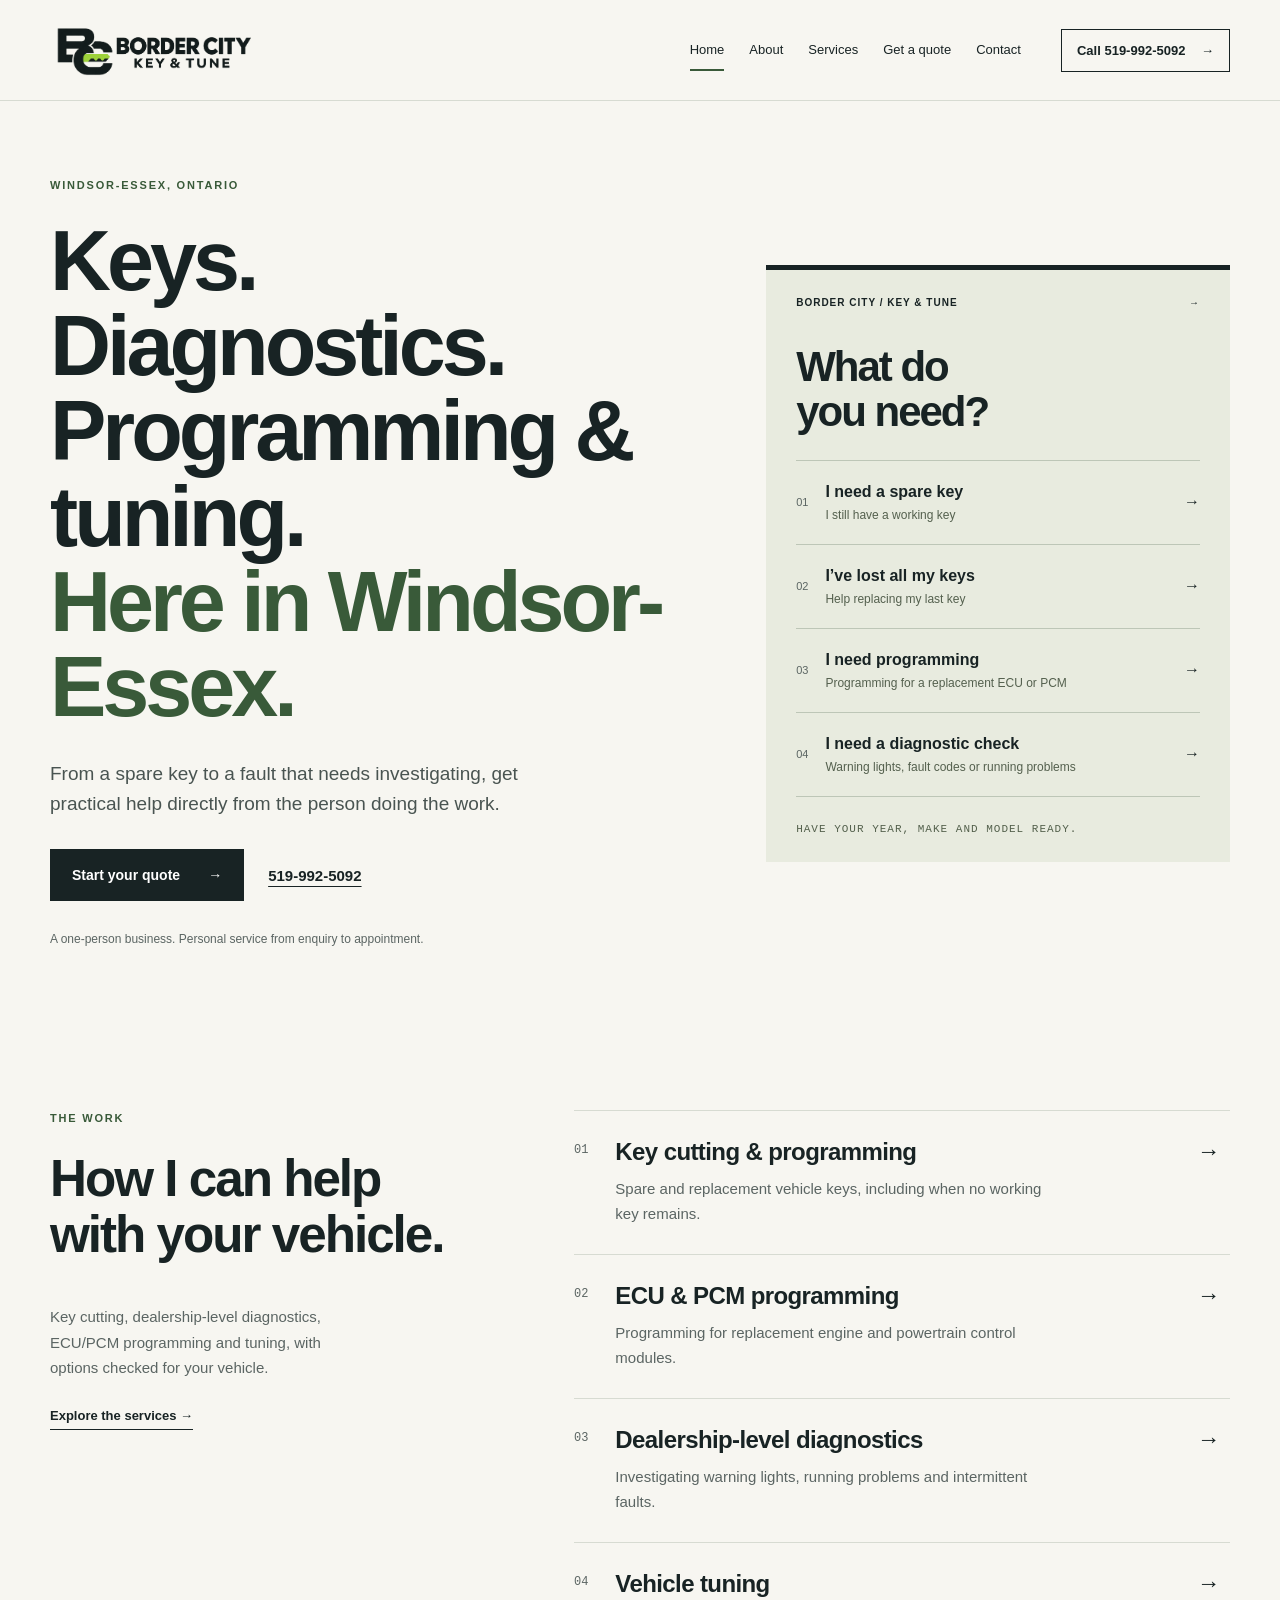
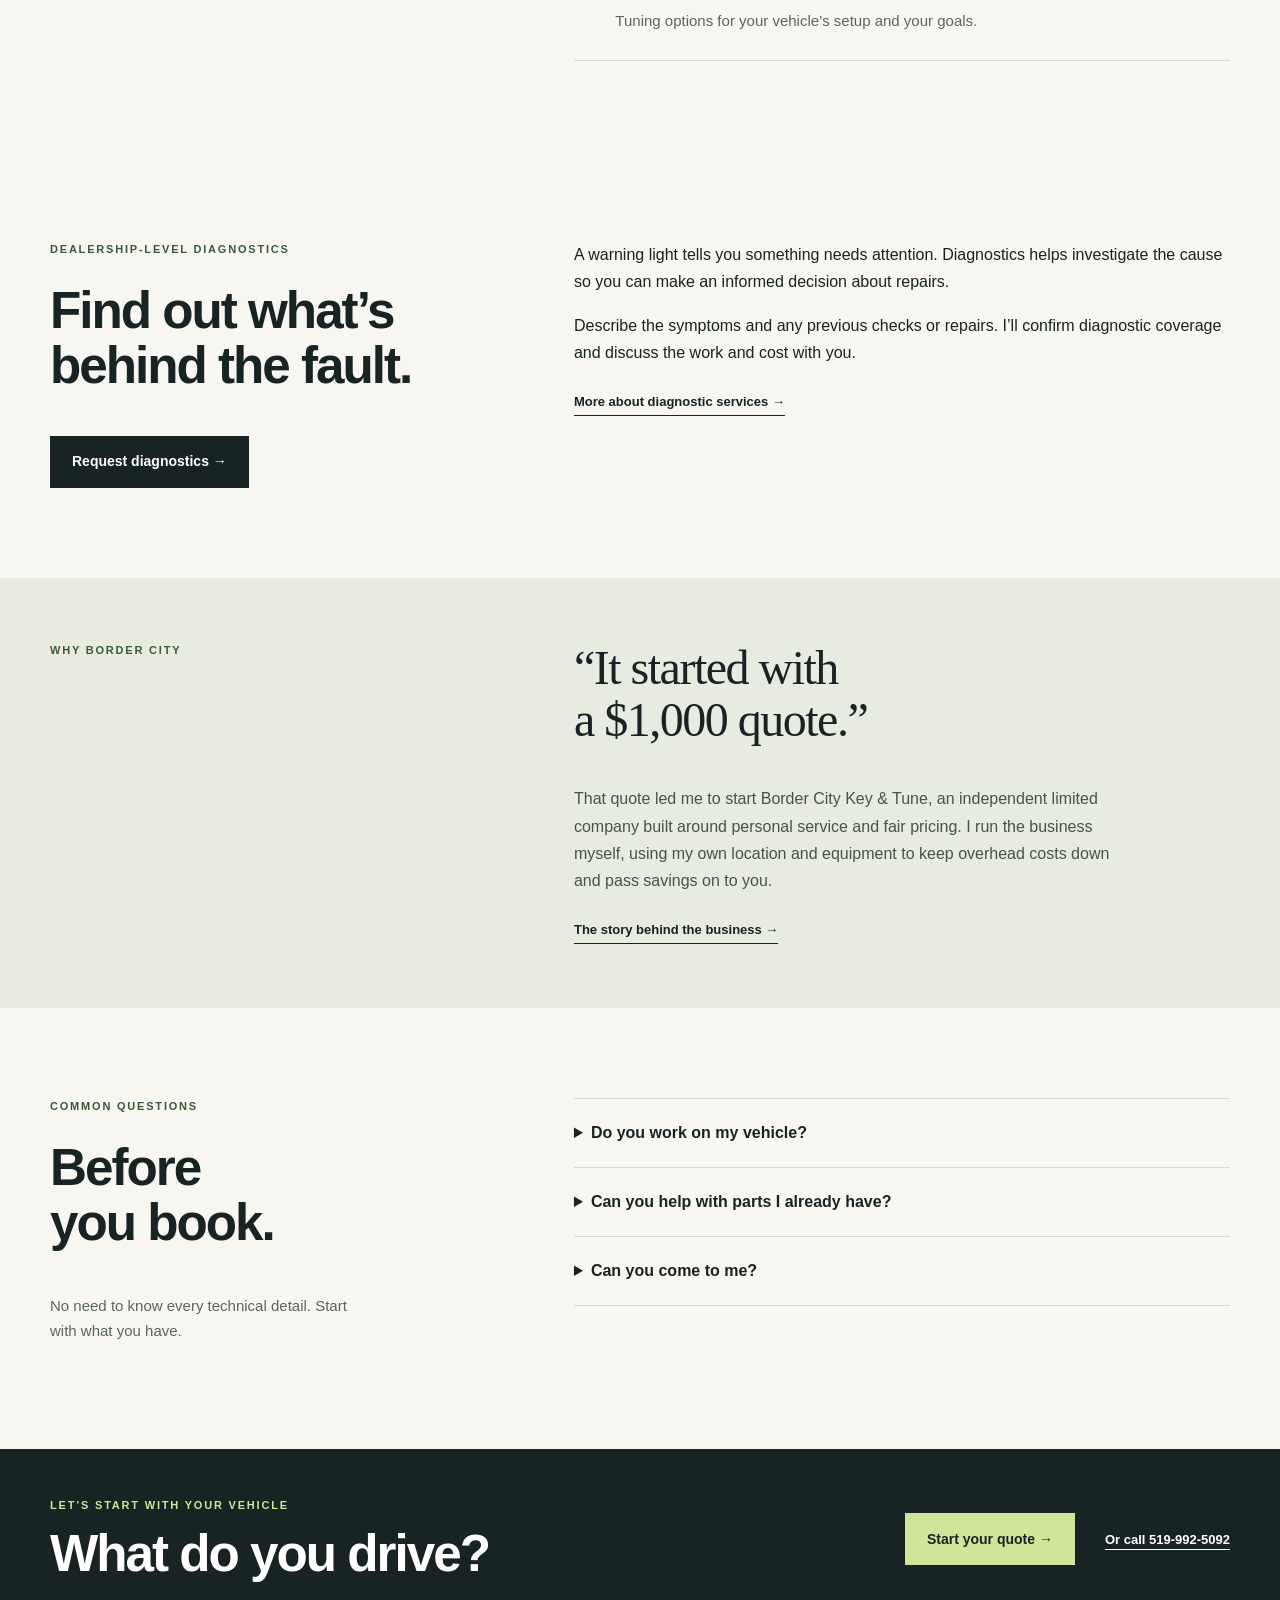
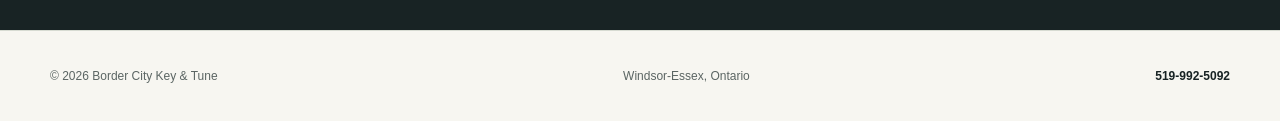
==== commit 23190ff0: "Reduce repeated copy and focus each page on distinct information" ====
--- a/index.html
+++ b/index.html
@@ -1,9 +1,9 @@
 <!doctype html>
 <html lang="en"><head><meta charset="utf-8"><meta name="viewport" content="width=device-width, initial-scale=1"><meta name="theme-color" content="#182324"><title>Keys, diagnostics & vehicle programming | Border City Key &amp; Tune</title><meta name="description" content="Key cutting, vehicle keys, dealership-level diagnostics, ECU/PCM programming and tuning in Windsor-Essex. Personal service from an independent limited company."><link rel="icon" href="favicon.png" type="image/png"><link rel="stylesheet" href="styles.css?v=brand-20261115"></head><body><a class="skip-link" href="#top">Skip to content</a><header class="site-header"><div class="container header-inner"><a class="brand" href="index.html" aria-label="Border City Key &amp; Tune home"><img class="brand-logo" src="assets/brand/logo-clean-v2.png" width="207" height="69" style="width:207px;max-width:100%;height:auto" alt=""></a><nav class="site-nav" aria-label="Main navigation"><a href="index.html" aria-current="page">Home</a><a href="about.html">About</a><a href="services.html">Services</a><a href="quote.html">Get a quote</a><a href="contact.html">Contact</a></nav><a class="header-call" href="tel:+15199925092">Call 519-992-5092 <span aria-hidden="true">→</span></a></div></header><main id="top">
-<section class="home-intro"><div class="container intro-grid"><div class="intro-copy"><p class="eyebrow">WINDSOR-ESSEX, ONTARIO</p><h1>Keys. Diagnostics.<br>Programming &amp; tuning.<br><span>Here in Windsor-Essex.</span></h1><p class="intro-lede">Need a spare key, help with a warning light, or programming for a replacement ECU or PCM? I provide key cutting, vehicle keys, dealership-level diagnostics, programming and tuning in Windsor-Essex.</p><div class="hero-actions"><a class="button button-primary" href="quote.html">Start your quote <span aria-hidden="true">→</span></a><a class="plain-link" href="tel:+15199925092">519-992-5092</a></div><p class="intro-note">A one-person business. Personal service from enquiry to appointment.</p></div>
+<section class="home-intro"><div class="container intro-grid"><div class="intro-copy"><p class="eyebrow">WINDSOR-ESSEX, ONTARIO</p><h1>Keys. Diagnostics.<br>Programming &amp; tuning.<br><span>Here in Windsor-Essex.</span></h1><p class="intro-lede">From a spare key to a fault that needs investigating, get practical help directly from the person doing the work.</p><div class="hero-actions"><a class="button button-primary" href="quote.html">Start your quote <span aria-hidden="true">→</span></a><a class="plain-link" href="tel:+15199925092">519-992-5092</a></div><p class="intro-note">A one-person business. Personal service from enquiry to appointment.</p></div>
 <aside class="job-board"><div class="board-top"><span>BORDER CITY / KEY &amp; TUNE</span><span aria-hidden="true">→</span></div><h2>What do<br>you need?</h2><a href="quote.html?service=spare"><span>01</span><div><strong>I need a spare key</strong><small>I still have a working key</small></div><b aria-hidden="true">→</b></a><a href="quote.html?service=lost"><span>02</span><div><strong>I’ve lost all my keys</strong><small>Help replacing my last key</small></div><b aria-hidden="true">→</b></a><a href="quote.html?service=module"><span>03</span><div><strong>I need programming</strong><small>Programming for a replacement ECU or PCM</small></div><b aria-hidden="true">→</b></a><a href="quote.html?service=diagnostics"><span>04</span><div><strong>I need a diagnostic check</strong><small>Warning lights, fault codes or running problems</small></div><b aria-hidden="true">→</b></a><div class="board-bottom">HAVE YOUR YEAR, MAKE AND MODEL READY.</div></aside></div></section>
-<section class="local-line"><div class="container"><strong>Vehicle keys, dealership-level diagnostics, programming and tuning in Windsor-Essex.</strong><span>Windsor-Essex · Independently operated</span></div></section>
-<section class="section"><div class="container service-layout"><div><p class="eyebrow dark">THE WORK</p><h2>How I can help<br>with your vehicle.</h2><p class="section-note">Tell me what you drive and what you need. I’ll check compatibility and explain the work before you book.</p><a class="text-cta" href="services.html">Explore the services →</a></div><div class="service-rows"><article><span>01</span><div><h3>Key cutting &amp; programming</h3><p>Key cutting and programming for spare and replacement vehicle keys, including when no working key remains. I’ll check the options for your vehicle.</p></div><a href="quote.html?service=spare" aria-label="Get a vehicle key quote">→</a></article><article><span>02</span><div><h3>ECU &amp; PCM programming</h3><p>Programming for replacement engine and powertrain control modules. Send the part numbers and a summary of the work already done.</p></div><a href="quote.html?service=module" aria-label="Request a programming quote">→</a></article><article><span>03</span><div><h3>Dealership-level diagnostics</h3><p>Diagnostic work to investigate warning lights, running problems and intermittent faults. Describe the symptoms and any previous checks or repairs.</p></div><a href="quote.html?service=diagnostics" aria-label="Request a diagnostic appointment">→</a></article><article><span>04</span><div><h3>Vehicle tuning</h3><p>Discuss tuning options for your vehicle, modifications and goals. I’ll confirm what’s available for your setup.</p></div><a href="quote.html?service=tuning" aria-label="Request a tuning quote">→</a></article></div></div></section>
-<section class="section"><div class="container practical-grid"><div><p class="eyebrow dark">DEALERSHIP-LEVEL DIAGNOSTICS</p><h2>Find out what’s<br>behind the fault.</h2><a class="button button-primary" href="quote.html?service=diagnostics">Request diagnostics →</a></div><div><p>A warning light tells you something needs attention. Diagnostics helps investigate the cause so you can make an informed decision about repairs.</p><p>If your vehicle has a warning message, runs poorly or develops a fault that comes and goes, get in touch. Let me know when it happens, whether the vehicle starts and drives, and what has already been checked.</p><p>I’ll check whether I can diagnose the system involved and explain the proposed work and cost before booking.</p><a class="text-cta" href="services.html#diagnostics">More about diagnostic services →</a></div></div></section><section class="owner-note"><div class="container owner-grid"><p class="eyebrow dark">WHY BORDER CITY</p><div><h2>“It started with<br>a $1,000 quote.”</h2><p>That quote led me to start Border City Key &amp; Tune, an independent limited company built around personal service and fair pricing. I run the business myself, using my own location and equipment to keep overhead costs down and pass savings on to you.</p><a class="text-cta" href="about.html">The story behind the business →</a></div></div></section>
-<section class="section"><div class="container practical-grid"><div><p class="eyebrow dark">COMMON QUESTIONS</p><h2>Before<br>you book.</h2><p class="section-note">No need to know every technical detail. Start with what you have.</p></div><div class="faq"><details><summary>What do you need for a key quote?</summary><p>Your year, make and model, whether a working key remains, and whether it’s a regular ignition key or push-button start. If you’re unsure, choose “not sure” in the quote tool.</p></details><details><summary>Do you work on my vehicle?</summary><p>The services available depend on your vehicle and the system involved. Send your year, make and model, and I’ll confirm what I can help with.</p></details><details><summary>What if I’ve already bought a key or module?</summary><p>Include that in your enquiry. I’ll need the part number and whether it’s new or used to check compatibility before agreeing to program it.</p></details><details><summary>Can you help with parts?</summary><p>Yes. I can help source and order suitable parts or check whether parts you already have are compatible. Send the part number and whether it’s new or used so we can discuss the options.</p></details><details><summary>Can you come to my location?</summary><p>For suitable jobs, I can bring my tools and equipment to your location. Let me know where the vehicle is and what you need. We’ll confirm whether an on-site appointment is suitable and discuss arrangements and any travel cost before booking.</p></details><details><summary>Is an online estimate a confirmed booking?</summary><p>No. A quote request lets me review your vehicle and the work needed. We’ll confirm the price and appointment directly before booking.</p></details></div></div></section>
-<section class="section"><div class="container practical-grid"><div><p class="eyebrow dark">WHAT TO SEND</p><h2>What do I need<br>for a quote?</h2></div><div><p><strong>For keys:</strong> your year, make and model, whether you use a key or push-button start, and whether any working keys remain.</p><p><strong>For programming:</strong> the vehicle details, module part numbers, current symptoms and what has already been replaced or attempted.</p><p><strong>For diagnostics:</strong> the symptoms, warning messages, when the problem occurs and any fault codes or previous repairs.</p><p><strong>For tuning:</strong> the engine, transmission, modifications and what you want to achieve.</p><a class="text-cta" href="services.html">See what to prepare for each service →</a></div></div></section><section class="closing"><div class="container"><div><p class="eyebrow">LET’S START WITH YOUR VEHICLE</p><h2>What do you drive?</h2></div><a class="button button-primary" href="quote.html">Start your quote →</a><a class="plain-link" href="tel:+15199925092">Or call 519-992-5092</a></div></section></main><footer class="site-footer"><div class="container footer-inner"><span>© <span id="year">2026</span> Border City Key &amp; Tune</span><span>Windsor-Essex, Ontario</span><a href="tel:+15199925092">519-992-5092</a></div></footer><script src="script.js?v=copy-20261115-2" defer></script></body></html>+
+<section class="section"><div class="container service-layout"><div><p class="eyebrow dark">THE WORK</p><h2>How I can help<br>with your vehicle.</h2><p class="section-note">Key cutting, dealership-level diagnostics, ECU/PCM programming and tuning, with options checked for your vehicle.</p><a class="text-cta" href="services.html">Explore the services →</a></div><div class="service-rows"><article><span>01</span><div><h3>Key cutting &amp; programming</h3><p>Spare and replacement vehicle keys, including when no working key remains.</p></div><a href="quote.html?service=spare" aria-label="Get a vehicle key quote">→</a></article><article><span>02</span><div><h3>ECU &amp; PCM programming</h3><p>Programming for replacement engine and powertrain control modules.</p></div><a href="quote.html?service=module" aria-label="Request a programming quote">→</a></article><article><span>03</span><div><h3>Dealership-level diagnostics</h3><p>Investigating warning lights, running problems and intermittent faults.</p></div><a href="quote.html?service=diagnostics" aria-label="Request a diagnostic appointment">→</a></article><article><span>04</span><div><h3>Vehicle tuning</h3><p>Tuning options for your vehicle’s setup and your goals.</p></div><a href="quote.html?service=tuning" aria-label="Request a tuning quote">→</a></article></div></div></section>
+<section class="section"><div class="container practical-grid"><div><p class="eyebrow dark">DEALERSHIP-LEVEL DIAGNOSTICS</p><h2>Find out what’s<br>behind the fault.</h2><a class="button button-primary" href="quote.html?service=diagnostics">Request diagnostics →</a></div><div><p>A warning light tells you something needs attention. Diagnostics helps investigate the cause so you can make an informed decision about repairs.</p><p>Describe the symptoms and any previous checks or repairs. I’ll confirm diagnostic coverage and discuss the work and cost with you.</p><a class="text-cta" href="services.html#diagnostics">More about diagnostic services →</a></div></div></section><section class="owner-note"><div class="container owner-grid"><p class="eyebrow dark">WHY BORDER CITY</p><div><h2>“It started with<br>a $1,000 quote.”</h2><p>That quote led me to start Border City Key &amp; Tune, an independent limited company built around personal service and fair pricing. I run the business myself, using my own location and equipment to keep overhead costs down and pass savings on to you.</p><a class="text-cta" href="about.html">The story behind the business →</a></div></div></section>
+<section class="section"><div class="container practical-grid"><div><p class="eyebrow dark">COMMON QUESTIONS</p><h2>Before<br>you book.</h2><p class="section-note">No need to know every technical detail. Start with what you have.</p></div><div class="faq"><details><summary>Do you work on my vehicle?</summary><p>Send your year, make and model, and the service you need. I’ll confirm what I can help with. <a class="text-cta" href="quote.html">Request a quote →</a></p></details><details><summary>Can you help with parts I already have?</summary><p>Yes. I can check compatibility or help source suitable parts. <a class="text-cta" href="services.html#parts">See parts guidance →</a></p></details><details><summary>Can you come to me?</summary><p>On-site appointments are available for suitable jobs. <a class="text-cta" href="contact.html#appointments">See appointment arrangements →</a></p></details></div></div></section>
+<section class="closing"><div class="container"><div><p class="eyebrow">LET’S START WITH YOUR VEHICLE</p><h2>What do you drive?</h2></div><a class="button button-primary" href="quote.html">Start your quote →</a><a class="plain-link" href="tel:+15199925092">Or call 519-992-5092</a></div></section></main><footer class="site-footer"><div class="container footer-inner"><span>© <span id="year">2026</span> Border City Key &amp; Tune</span><span>Windsor-Essex, Ontario</span><a href="tel:+15199925092">519-992-5092</a></div></footer><script src="script.js?v=copy-20261115-2" defer></script></body></html>
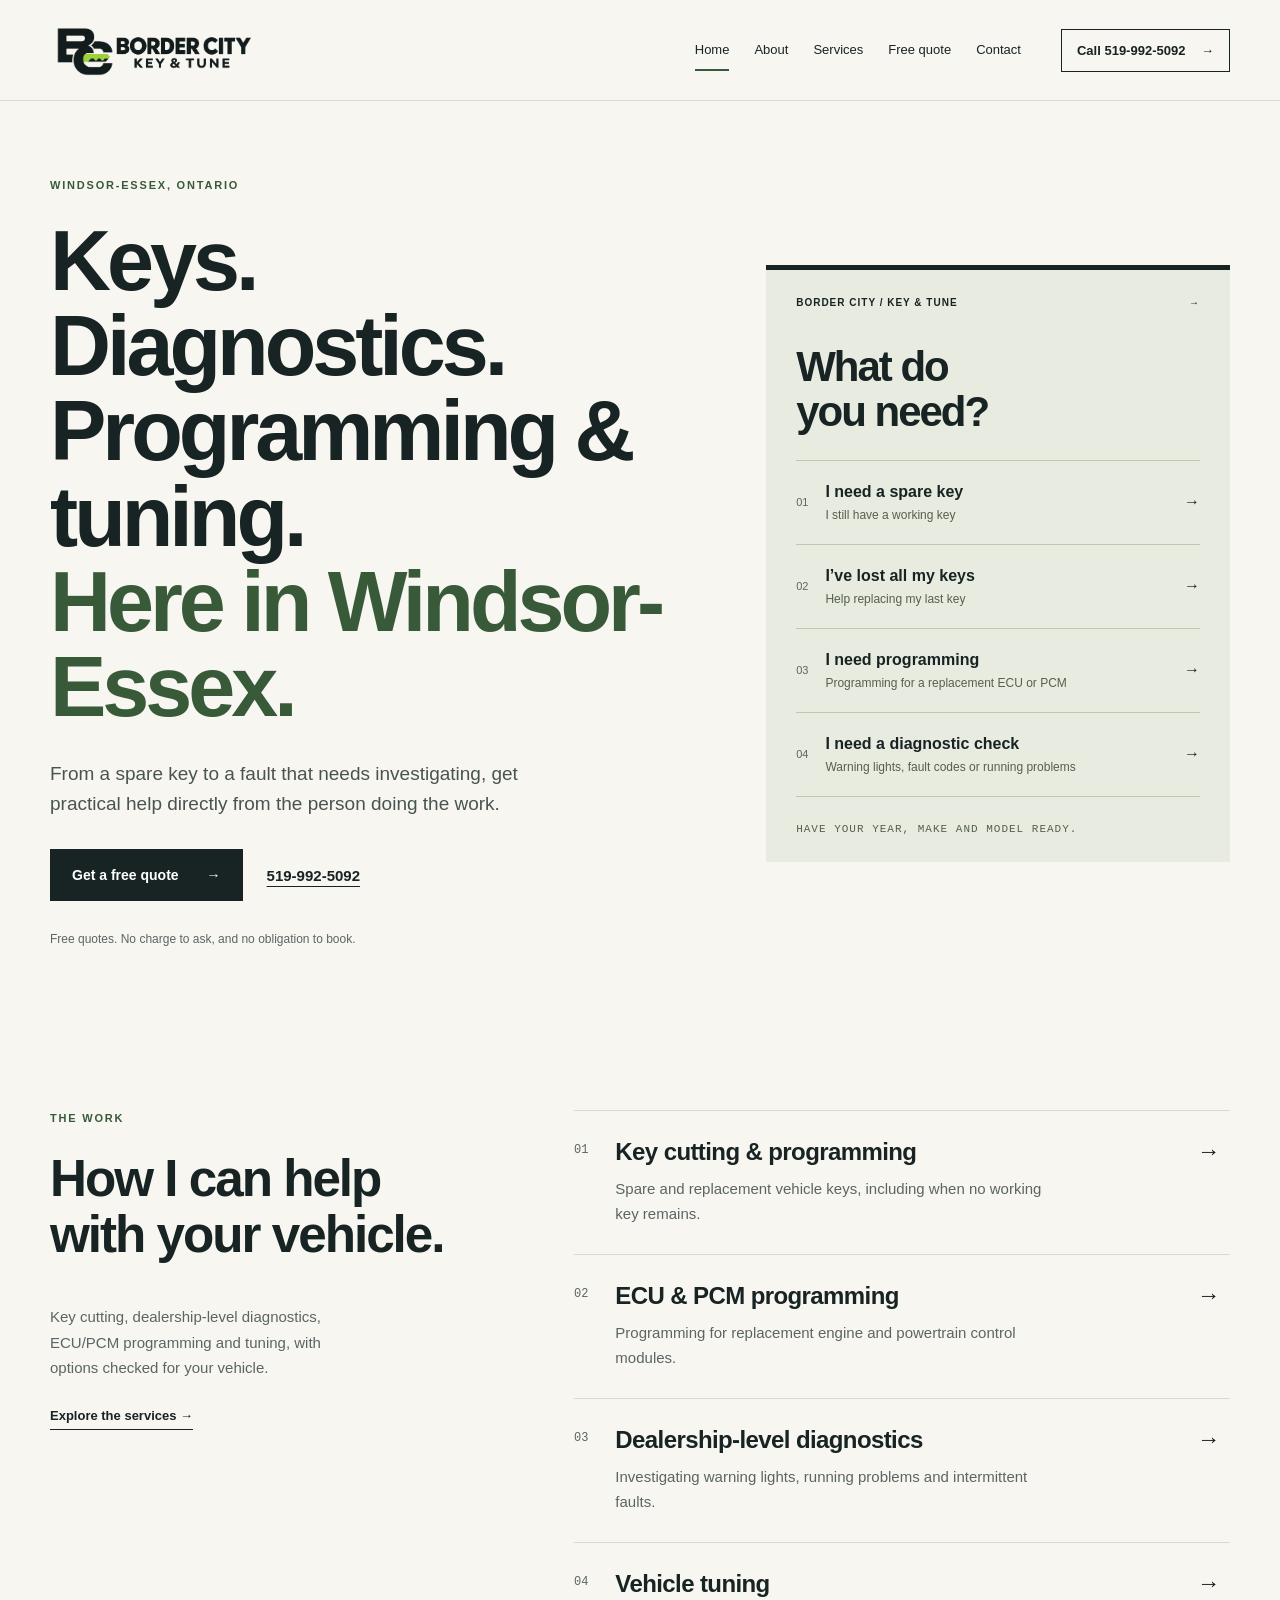
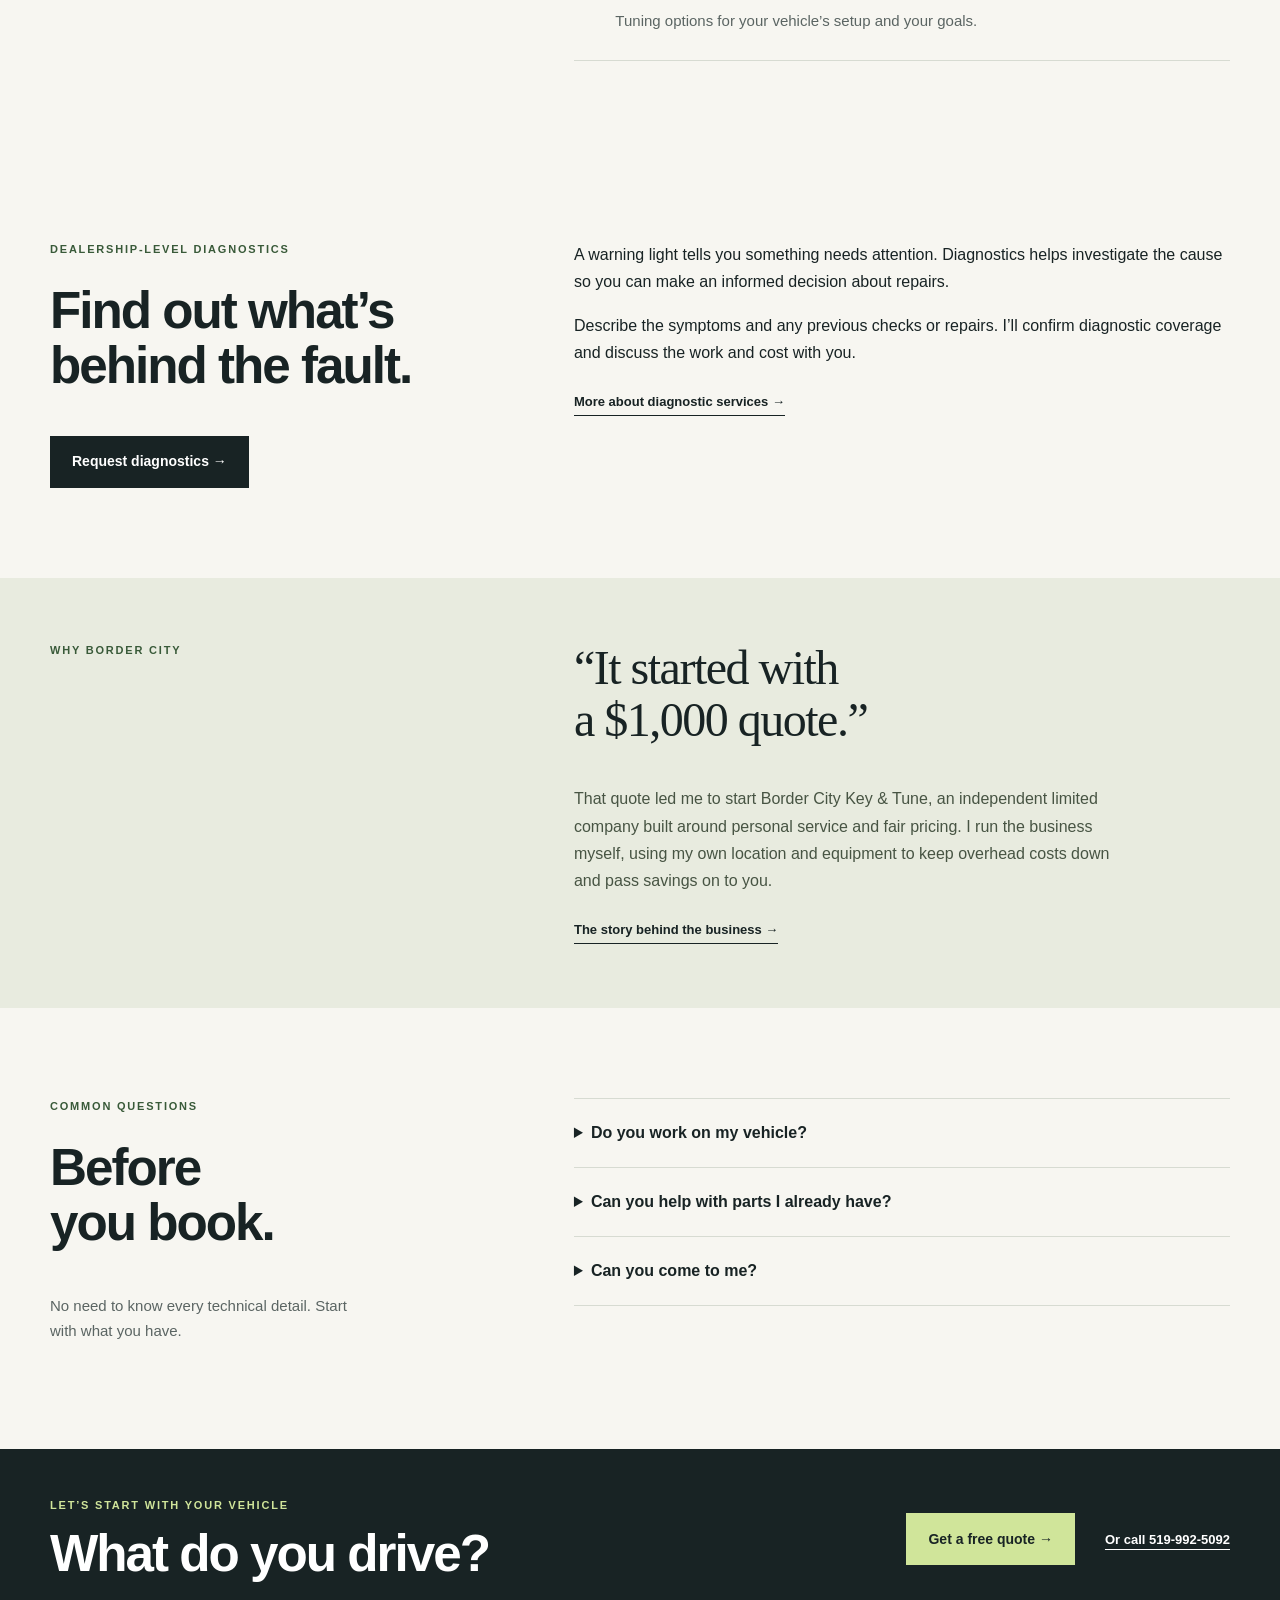
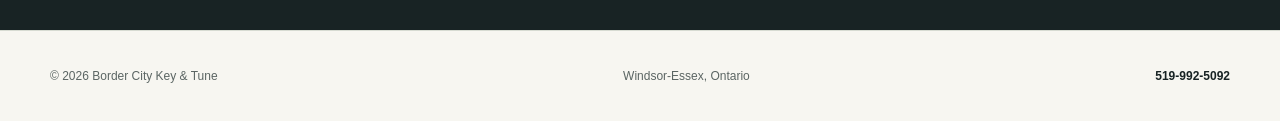
==== commit e15174e3: "Make free no-obligation quotes clear throughout the enquiry flow" ====
--- a/index.html
+++ b/index.html
@@ -1,9 +1,9 @@
 <!doctype html>
-<html lang="en"><head><meta charset="utf-8"><meta name="viewport" content="width=device-width, initial-scale=1"><meta name="theme-color" content="#182324"><title>Keys, diagnostics & vehicle programming | Border City Key &amp; Tune</title><meta name="description" content="Key cutting, vehicle keys, dealership-level diagnostics, ECU/PCM programming and tuning in Windsor-Essex. Personal service from an independent limited company."><link rel="icon" href="favicon.png" type="image/png"><link rel="stylesheet" href="styles.css?v=brand-20261115"></head><body><a class="skip-link" href="#top">Skip to content</a><header class="site-header"><div class="container header-inner"><a class="brand" href="index.html" aria-label="Border City Key &amp; Tune home"><img class="brand-logo" src="assets/brand/logo-clean-v2.png" width="207" height="69" style="width:207px;max-width:100%;height:auto" alt=""></a><nav class="site-nav" aria-label="Main navigation"><a href="index.html" aria-current="page">Home</a><a href="about.html">About</a><a href="services.html">Services</a><a href="quote.html">Get a quote</a><a href="contact.html">Contact</a></nav><a class="header-call" href="tel:+15199925092">Call 519-992-5092 <span aria-hidden="true">→</span></a></div></header><main id="top">
-<section class="home-intro"><div class="container intro-grid"><div class="intro-copy"><p class="eyebrow">WINDSOR-ESSEX, ONTARIO</p><h1>Keys. Diagnostics.<br>Programming &amp; tuning.<br><span>Here in Windsor-Essex.</span></h1><p class="intro-lede">From a spare key to a fault that needs investigating, get practical help directly from the person doing the work.</p><div class="hero-actions"><a class="button button-primary" href="quote.html">Start your quote <span aria-hidden="true">→</span></a><a class="plain-link" href="tel:+15199925092">519-992-5092</a></div><p class="intro-note">A one-person business. Personal service from enquiry to appointment.</p></div>
+<html lang="en"><head><meta charset="utf-8"><meta name="viewport" content="width=device-width, initial-scale=1"><meta name="theme-color" content="#182324"><title>Keys, diagnostics & vehicle programming | Border City Key &amp; Tune</title><meta name="description" content="Key cutting, vehicle keys, dealership-level diagnostics, ECU/PCM programming and tuning in Windsor-Essex. Personal service from an independent limited company."><link rel="icon" href="favicon.png" type="image/png"><link rel="stylesheet" href="styles.css?v=brand-20261115"></head><body><a class="skip-link" href="#top">Skip to content</a><header class="site-header"><div class="container header-inner"><a class="brand" href="index.html" aria-label="Border City Key &amp; Tune home"><img class="brand-logo" src="assets/brand/logo-clean-v2.png" width="207" height="69" style="width:207px;max-width:100%;height:auto" alt=""></a><nav class="site-nav" aria-label="Main navigation"><a href="index.html" aria-current="page">Home</a><a href="about.html">About</a><a href="services.html">Services</a><a href="quote.html">Free quote</a><a href="contact.html">Contact</a></nav><a class="header-call" href="tel:+15199925092">Call 519-992-5092 <span aria-hidden="true">→</span></a></div></header><main id="top">
+<section class="home-intro"><div class="container intro-grid"><div class="intro-copy"><p class="eyebrow">WINDSOR-ESSEX, ONTARIO</p><h1>Keys. Diagnostics.<br>Programming &amp; tuning.<br><span>Here in Windsor-Essex.</span></h1><p class="intro-lede">From a spare key to a fault that needs investigating, get practical help directly from the person doing the work.</p><div class="hero-actions"><a class="button button-primary" href="quote.html">Get a free quote <span aria-hidden="true">→</span></a><a class="plain-link" href="tel:+15199925092">519-992-5092</a></div><p class="intro-note">Free quotes. No charge to ask, and no obligation to book.</p></div>
 <aside class="job-board"><div class="board-top"><span>BORDER CITY / KEY &amp; TUNE</span><span aria-hidden="true">→</span></div><h2>What do<br>you need?</h2><a href="quote.html?service=spare"><span>01</span><div><strong>I need a spare key</strong><small>I still have a working key</small></div><b aria-hidden="true">→</b></a><a href="quote.html?service=lost"><span>02</span><div><strong>I’ve lost all my keys</strong><small>Help replacing my last key</small></div><b aria-hidden="true">→</b></a><a href="quote.html?service=module"><span>03</span><div><strong>I need programming</strong><small>Programming for a replacement ECU or PCM</small></div><b aria-hidden="true">→</b></a><a href="quote.html?service=diagnostics"><span>04</span><div><strong>I need a diagnostic check</strong><small>Warning lights, fault codes or running problems</small></div><b aria-hidden="true">→</b></a><div class="board-bottom">HAVE YOUR YEAR, MAKE AND MODEL READY.</div></aside></div></section>
 
 <section class="section"><div class="container service-layout"><div><p class="eyebrow dark">THE WORK</p><h2>How I can help<br>with your vehicle.</h2><p class="section-note">Key cutting, dealership-level diagnostics, ECU/PCM programming and tuning, with options checked for your vehicle.</p><a class="text-cta" href="services.html">Explore the services →</a></div><div class="service-rows"><article><span>01</span><div><h3>Key cutting &amp; programming</h3><p>Spare and replacement vehicle keys, including when no working key remains.</p></div><a href="quote.html?service=spare" aria-label="Get a vehicle key quote">→</a></article><article><span>02</span><div><h3>ECU &amp; PCM programming</h3><p>Programming for replacement engine and powertrain control modules.</p></div><a href="quote.html?service=module" aria-label="Request a programming quote">→</a></article><article><span>03</span><div><h3>Dealership-level diagnostics</h3><p>Investigating warning lights, running problems and intermittent faults.</p></div><a href="quote.html?service=diagnostics" aria-label="Request a diagnostic appointment">→</a></article><article><span>04</span><div><h3>Vehicle tuning</h3><p>Tuning options for your vehicle’s setup and your goals.</p></div><a href="quote.html?service=tuning" aria-label="Request a tuning quote">→</a></article></div></div></section>
 <section class="section"><div class="container practical-grid"><div><p class="eyebrow dark">DEALERSHIP-LEVEL DIAGNOSTICS</p><h2>Find out what’s<br>behind the fault.</h2><a class="button button-primary" href="quote.html?service=diagnostics">Request diagnostics →</a></div><div><p>A warning light tells you something needs attention. Diagnostics helps investigate the cause so you can make an informed decision about repairs.</p><p>Describe the symptoms and any previous checks or repairs. I’ll confirm diagnostic coverage and discuss the work and cost with you.</p><a class="text-cta" href="services.html#diagnostics">More about diagnostic services →</a></div></div></section><section class="owner-note"><div class="container owner-grid"><p class="eyebrow dark">WHY BORDER CITY</p><div><h2>“It started with<br>a $1,000 quote.”</h2><p>That quote led me to start Border City Key &amp; Tune, an independent limited company built around personal service and fair pricing. I run the business myself, using my own location and equipment to keep overhead costs down and pass savings on to you.</p><a class="text-cta" href="about.html">The story behind the business →</a></div></div></section>
-<section class="section"><div class="container practical-grid"><div><p class="eyebrow dark">COMMON QUESTIONS</p><h2>Before<br>you book.</h2><p class="section-note">No need to know every technical detail. Start with what you have.</p></div><div class="faq"><details><summary>Do you work on my vehicle?</summary><p>Send your year, make and model, and the service you need. I’ll confirm what I can help with. <a class="text-cta" href="quote.html">Request a quote →</a></p></details><details><summary>Can you help with parts I already have?</summary><p>Yes. I can check compatibility or help source suitable parts. <a class="text-cta" href="services.html#parts">See parts guidance →</a></p></details><details><summary>Can you come to me?</summary><p>On-site appointments are available for suitable jobs. <a class="text-cta" href="contact.html#appointments">See appointment arrangements →</a></p></details></div></div></section>
-<section class="closing"><div class="container"><div><p class="eyebrow">LET’S START WITH YOUR VEHICLE</p><h2>What do you drive?</h2></div><a class="button button-primary" href="quote.html">Start your quote →</a><a class="plain-link" href="tel:+15199925092">Or call 519-992-5092</a></div></section></main><footer class="site-footer"><div class="container footer-inner"><span>© <span id="year">2026</span> Border City Key &amp; Tune</span><span>Windsor-Essex, Ontario</span><a href="tel:+15199925092">519-992-5092</a></div></footer><script src="script.js?v=copy-20261115-2" defer></script></body></html>+<section class="section"><div class="container practical-grid"><div><p class="eyebrow dark">COMMON QUESTIONS</p><h2>Before<br>you book.</h2><p class="section-note">No need to know every technical detail. Start with what you have.</p></div><div class="faq"><details><summary>Do you work on my vehicle?</summary><p>Send your year, make and model, and the service you need. I’ll confirm what I can help with. <a class="text-cta" href="quote.html">Request a free quote →</a></p></details><details><summary>Can you help with parts I already have?</summary><p>Yes. I can check compatibility or help source suitable parts. <a class="text-cta" href="services.html#parts">See parts guidance →</a></p></details><details><summary>Can you come to me?</summary><p>On-site appointments are available for suitable jobs. <a class="text-cta" href="contact.html#appointments">See appointment arrangements →</a></p></details></div></div></section>
+<section class="closing"><div class="container"><div><p class="eyebrow">LET’S START WITH YOUR VEHICLE</p><h2>What do you drive?</h2></div><a class="button button-primary" href="quote.html">Get a free quote →</a><a class="plain-link" href="tel:+15199925092">Or call 519-992-5092</a></div></section></main><footer class="site-footer"><div class="container footer-inner"><span>© <span id="year">2026</span> Border City Key &amp; Tune</span><span>Windsor-Essex, Ontario</span><a href="tel:+15199925092">519-992-5092</a></div></footer><script src="script.js?v=free-quotes-20261115" defer></script></body></html>
